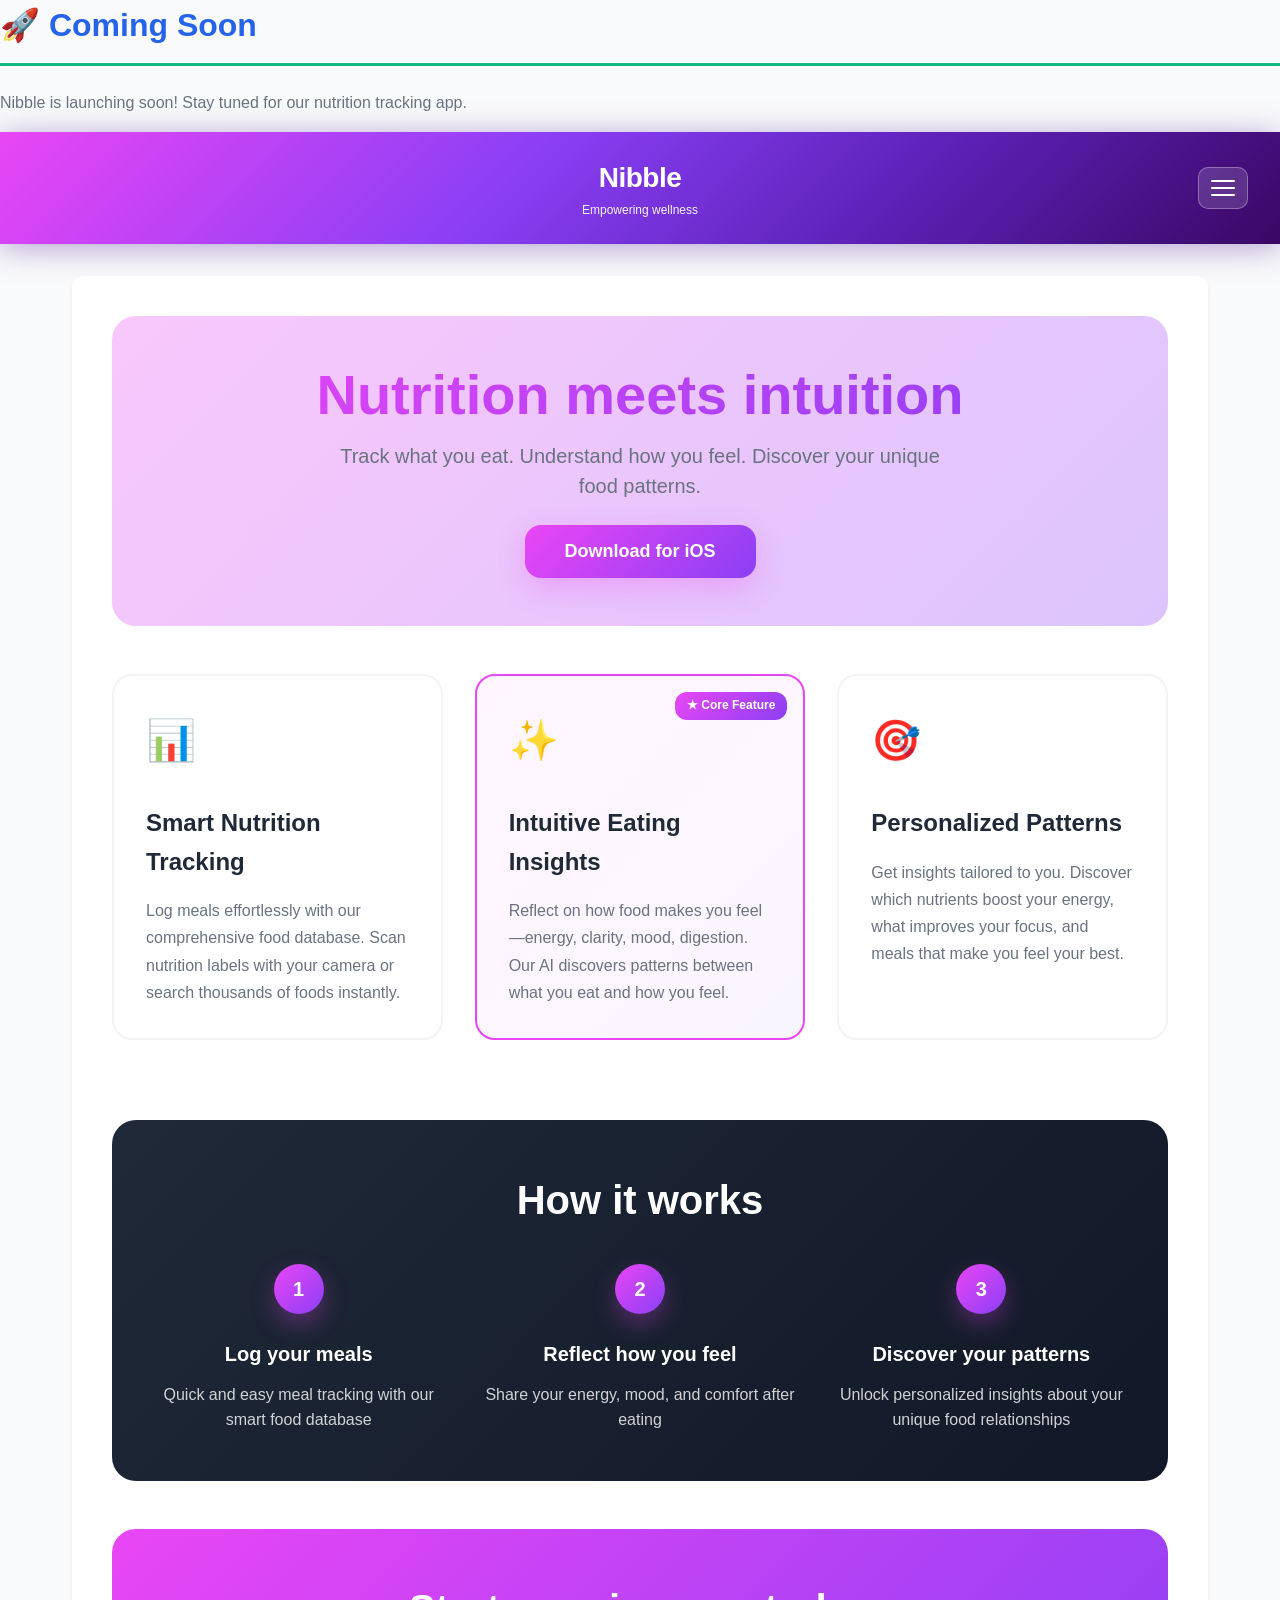
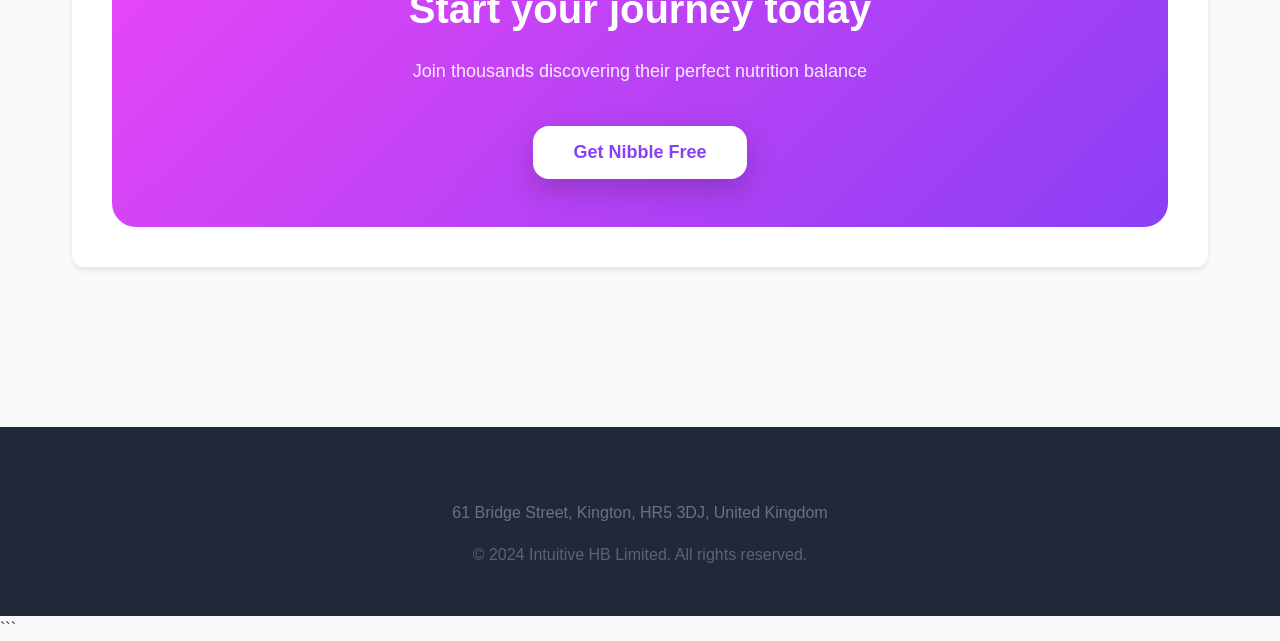
==== index.html @ d77bebd8 "Update index.html" ====
<!DOCTYPE html>
<html lang="en">
<head>
    <meta charset="UTF-8">
    <meta name="viewport" content="width=device-width, initial-scale=1.0">
    <title>Nibble - Terms & Privacy</title>
    <link rel="stylesheet" href="styles.css">
</head>
<body>
    <!-- ==========================================
     COMING SOON BANNER - DELETE THIS ENTIRE SECTION WHEN LAUNCHING
     ========================================== -->
    <div class="coming-soon-banner">
        <h2>🚀 Coming Soon</h2>
        <p>Nibble is launching soon! Stay tuned for our nutrition tracking app.</p>
    </div>
    <!-- ========================================== -->
    <header>
    <div class="header-content">
        <!-- Logo Section - Centered -->
        <div class="header-logo">
            <div class="logo-text">
                <h1>Nibble</h1>
                <p class="tagline">Empowering wellness</p>
            </div>
        </div>

        <!-- Mobile Menu Toggle -->
        <button class="mobile-menu-btn" onclick="toggleMobileMenu()">
            <span></span>
            <span></span>
            <span></span>
        </button>
    </div>
    <!-- Mobile Menu -->
    <div class="mobile-menu" id="mobileMenu">
        <button class="nav-link-mobile" onclick="showSection('home'); toggleMobileMenu()">
            <span class="nav-icon">🏠</span>
            Home
        </button>
        <button class="nav-link-mobile" onclick="showSection('terms'); toggleMobileMenu()">
            <span class="nav-icon">📄</span>
            Terms of Service
        </button>
        <button class="nav-link-mobile" onclick="showSection('privacy'); toggleMobileMenu()">
            <span class="nav-icon">🔒</span>
            Privacy Policy
        </button>
        <button class="nav-link-mobile" onclick="showSection('contact'); toggleMobileMenu()">
            <span class="nav-icon">✉️</span>
            Contact Us
        </button>
        <div class="mobile-menu-divider"></div>
        <button class="btn-mobile" onclick="window.open('https://apps.apple.com', '_blank')">
            Download App
        </button>
    </div>
</header>
 
    <nav>
        <div class="nav-content">
            <button class="nav-btn active" onclick="showSection('home')">Home</button>
            <button class="nav-btn" onclick="showSection('terms')">Terms of Service</button>
            <button class="nav-btn" onclick="showSection('privacy')">Privacy Policy</button>
            <button class="nav-btn" onclick="showSection('contact')">Contact</button>
        </div>
    </nav>

    <main>
        <!-- ========================================
             HOME SECTION - Landing page design
             ======================================== -->
        <section id="home" class="content-section active">
            <!-- Hero Section -->
            <div class="hero-section">
                <h1 class="hero-title">Nutrition meets intuition</h1>
                <p class="hero-subtitle">Track what you eat. Understand how you feel. Discover your unique food patterns.</p>
                <button class="cta-button" onclick="window.open('https://apps.apple.com', '_blank')">
                    Download for iOS
                </button>
            </div>

            <!-- Features Grid -->
            <div class="features-grid">
                <!-- Feature 1 -->
                <div class="feature-card">
                    <div class="feature-icon">📊</div>
                    <h3 class="feature-title">Smart Nutrition Tracking</h3>
                    <p class="feature-description">Log meals effortlessly with our comprehensive food database. Scan nutrition labels with your camera or search thousands of foods instantly.</p>
                </div>

                <!-- Feature 2 -->
                <div class="feature-card feature-highlight">
                    <div class="feature-icon">✨</div>
                    <h3 class="feature-title">Intuitive Eating Insights</h3>
                    <p class="feature-description">Reflect on how food makes you feel—energy, clarity, mood, digestion. Our AI discovers patterns between what you eat and how you feel.</p>
                </div>

                <!-- Feature 3 -->
                <div class="feature-card">
                    <div class="feature-icon">🎯</div>
                    <h3 class="feature-title">Personalized Patterns</h3>
                    <p class="feature-description">Get insights tailored to you. Discover which nutrients boost your energy, what improves your focus, and meals that make you feel your best.</p>
                </div>
            </div>

            <!-- How It Works Section -->
            <div class="how-it-works">
                <h2 class="section-title">How it works</h2>
                <div class="steps-container">
                    <div class="step">
                        <div class="step-number">1</div>
                        <h4>Log your meals</h4>
                        <p>Quick and easy meal tracking with our smart food database</p>
                    </div>
                    <div class="step">
                        <div class="step-number">2</div>
                        <h4>Reflect how you feel</h4>
                        <p>Share your energy, mood, and comfort after eating</p>
                    </div>
                    <div class="step">
                        <div class="step-number">3</div>
                        <h4>Discover your patterns</h4>
                        <p>Unlock personalized insights about your unique food relationships</p>
                    </div>
                </div>
            </div>

            <!-- CTA Section -->
            <div class="cta-section">
                <h2 class="cta-title">Start your journey today</h2>
                <p class="cta-subtitle">Join thousands discovering their perfect nutrition balance</p>
                <button class="cta-button-secondary" onclick="window.open('https://apps.apple.com', '_blank')">
                    Get Nibble Free
                </button>
            </div>
        </section>
        <!-- ========================================
             TERMS OF SERVICE SECTION
             ======================================== -->
        <section id="terms" class="content-section">
            <div class="last-updated">
                <strong>Last Updated:</strong> November 27, 2024 | <strong>Effective Date:</strong> November 27, 2024
            </div>

            <h2>Terms of Service</h2>

            <h3 id="tos-1">1. Agreement to Terms</h3>
            <p>These Terms of Service ("Terms") constitute a legally binding agreement between you and Intuitive HB Limited, a company registered in England and Wales ("we," "our," or "us").</p>
            <p>By accessing or using the Nibble mobile application ("the App"), you confirm that you accept these Terms and agree to comply with them. If you do not agree to these Terms, you must not use the App.</p>

            <h3 id="tos-2">2. About Intuitive HB Limited</h3>
            <div class="contact-info">
                <p><strong>Company Name:</strong> Intuitive HB Limited</p>
                <p><strong>Registered Office:</strong> 61 Bridge Street, Kington, HR5 3DJ</p>
                <p><strong>Country:</strong> United Kingdom</p>
                <p><strong>Contact Email:</strong> <a href="mailto:intuitive.nibble+support@gmail.com">intuitive.nibble+support@gmail.com</a></p>
                <p style="margin-bottom: 0;"><strong>Legal Contact:</strong> <a href="mailto:intuitive.nibble+legal@gmail.com">intuitive.nibble+legal@gmail.com</a></p>
            </div>

            <h3 id="tos-3">3. Description of Service</h3>
            <p>Nibble provides a nutrition tracking and wellness application offering:</p>
            <ul>
                <li>Meal logging and nutrition tracking</li>
                <li>Personalized wellness insights and recommendations</li>
                <li>Goal setting and progress monitoring</li>
                <li>Food database with barcode scanning capability</li>
                <li>Reflection and mindfulness features</li>
                <li>Premium features available via subscription</li>
            </ul>
            <p>We reserve the right to modify, suspend, or discontinue any feature or the entire service at any time, with reasonable notice where practicable. We are not liable for any modification, suspension, or discontinuance of the service.</p>

            <h3 id="tos-4">4. Important Medical Disclaimer</h3>
            <div class="warning-box">
                <strong>⚠️ THE APP IS NOT MEDICAL ADVICE</strong>
                <p>Nibble provides nutritional information and tracking tools for general educational and informational purposes only. The App is NOT a substitute for professional medical advice, diagnosis, or treatment.</p>
            </div>
            <p><strong>You must:</strong></p>
            <ul>
                <li>Always consult a qualified healthcare professional before making dietary changes</li>
                <li>Seek immediate medical attention in case of a medical emergency</li>
                <li>Never disregard professional medical advice based on App content</li>
                <li>Inform your doctor if you are using the App to manage a health condition</li>
            </ul>
            <p><strong>Limitations:</strong></p>
            <ul>
                <li>Nutritional data may not be accurate or suitable for your individual needs</li>
                <li>The App is not designed for medical diagnosis or treatment planning</li>
                <li>Users with dietary restrictions, allergies, medical conditions, pregnancy, or eating disorders must seek professional guidance</li>
            </ul>

            <h3 id="tos-5">5. Eligibility and Account Requirements</h3>
            <h4>5.1 Age Requirements</h4>
            <ul>
                <li>You must be at least 13 years old to use the App</li>
                <li>Users aged 13-17 should obtain parental consent</li>
                <li>You must be at least 18 years old to purchase premium subscriptions</li>
            </ul>
            <h4>5.2 Account Registration</h4>
            <ul>
                <li>You must provide accurate and complete information</li>
                <li>You may not create multiple accounts for yourself</li>
                <li>One account per person only</li>
                <li>You must update your information if it changes</li>
            </ul>
            <h4>5.3 Account Security</h4>
            <ul>
                <li>You are responsible for maintaining the confidentiality of your password</li>
                <li>You are responsible for all activities that occur under your account</li>
                <li>You must notify us immediately of any unauthorized access</li>
                <li>We are not liable for losses arising from unauthorized account use</li>
            </ul>

            <h3 id="tos-6">6. Acceptable Use Policy</h3>
            <p>You agree NOT to use the App to:</p>
            <h4>Legal Violations</h4>
            <ul>
                <li>Violate any applicable laws or regulations</li>
                <li>Infringe intellectual property rights of others</li>
                <li>Engage in fraudulent or deceptive practices</li>
            </ul>
            <h4>Technical Abuse</h4>
            <ul>
                <li>Upload viruses, malware, or malicious code</li>
                <li>Attempt unauthorized access to our systems</li>
                <li>Use automated tools to scrape or data mine</li>
                <li>Interfere with or disrupt the service or servers</li>
                <li>Reverse engineer, decompile, or disassemble the App</li>
            </ul>

            <h3 id="tos-7">7. Intellectual Property Rights</h3>
            <h4>7.1 Our Property</h4>
            <ul>
                <li>The App, including all content, features, and functionality, is owned by Intuitive HB Limited</li>
                <li>Protected by UK and international copyright, trademark, and other intellectual property laws</li>
                <li>You may not copy, modify, distribute, sell, or create derivative works without our express written permission</li>
            </ul>

            <h3 id="tos-8">8. Premium Subscriptions and Payments</h3>
            <h4>8.1 Free Features</h4>
            <p>Basic nutrition tracking is available free of charge. We may modify free features at any time.</p>
            <h4>8.2 Premium Subscriptions</h4>
            <ul>
                <li>Premium features require a paid subscription</li>
                <li>Subscriptions are processed through Apple's App Store</li>
                <li>Pricing is displayed in the App and subject to change with 30 days' notice</li>
                <li>Subscriptions automatically renew unless cancelled at least 24 hours before the renewal date</li>
            </ul>
            <h4>8.3 Free Trials</h4>
            <ul>
                <li>Premium features may include a free trial period</li>
                <li>You will be charged automatically when the trial ends unless you cancel</li>
                <li>Cancel anytime during the trial in your App Store account settings</li>
                <li>Only one free trial per user</li>
            </ul>

            <h3 id="tos-9">9. User-Generated Content</h3>
            <ul>
                <li>You are solely responsible for any content you create or upload</li>
                <li>You must have the necessary rights to upload content</li>
                <li>Do not upload content that violates these Terms or applicable laws</li>
                <li>We reserve the right to remove content that violates these Terms</li>
                <li>Report inappropriate content to: <a href="mailto:intuitive.nibble+support@gmail.com">intuitive.nibble+support@gmail.com</a></li>
            </ul>

            <h3 id="tos-10">10. Disclaimer of Warranties</h3>
            <div class="info-box">
                <p>To the maximum extent permitted by law:</p>
                <ul>
                    <li>The App is provided "AS IS" and "AS AVAILABLE" without warranties of any kind</li>
                    <li>We make no warranties regarding accuracy, reliability, or availability of the service</li>
                    <li>We do not guarantee that the App will be uninterrupted, secure, or error-free</li>
                    <li>We do not warrant that nutritional information is accurate or suitable for your needs</li>
                </ul>
                <p style="margin-bottom: 0;"><strong>Note:</strong> Nothing in these Terms excludes or limits our liability for death or personal injury caused by our negligence, or for fraud or fraudulent misrepresentation.</p>
            </div>

            <h3 id="tos-11">11. Limitation of Liability</h3>
            <p><strong>We are not liable for:</strong></p>
            <ul>
                <li>Any indirect, incidental, special, or consequential damages</li>
                <li>Loss of profits, revenue, data, or business opportunities</li>
                <li>Damages arising from use or inability to use the App</li>
                <li>Health outcomes or adverse effects from following App recommendations</li>
                <li>Inaccuracies in nutritional information</li>
            </ul>
            <p><strong>Maximum Liability:</strong> Our total liability to you is limited to the amount you paid for the service in the 12 months preceding the claim, or £100, whichever is greater.</p>

            <h3 id="tos-12">12. Indemnification</h3>
            <p>You agree to indemnify, defend, and hold harmless Intuitive HB Limited, its directors, officers, employees, and agents from any claims, liabilities, damages, losses, costs, and expenses arising from:</p>
            <ul>
                <li>Your use or misuse of the App</li>
                <li>Your breach of these Terms</li>
                <li>Your violation of any law or regulation</li>
                <li>Content you upload or submit</li>
            </ul>

            <h3 id="tos-13">13. Governing Law and Jurisdiction</h3>
            <p>These Terms are governed by and construed in accordance with the laws of England and Wales. The courts of England and Wales have exclusive jurisdiction to settle any dispute or claim arising out of or in connection with these Terms.</p>
            <p>Before initiating legal proceedings, we encourage you to contact us at <a href="mailto:intuitive.nibble+legal@gmail.com">intuitive.nibble+legal@gmail.com</a> to resolve disputes amicably.</p>

            <h3 id="tos-14">14. Third-Party Services and Links</h3>
            <p>The App integrates with and may contain links to third-party services:</p>
            <ul>
                <li>Firebase (Google) - authentication, storage, analytics</li>
                <li>Apple Sign-In - authentication</li>
                <li>Google Sign-In - authentication</li>
                <li>USDA Food Database - nutritional information</li>
                <li>Apple App Store - payment processing</li>
            </ul>
            <p>We are not responsible for third-party services, content, or privacy practices. Third-party services are governed by their own terms and conditions.</p>

            <h3 id="tos-15">15. Privacy and Data Protection</h3>
            <p>Your use of the App is also governed by our Privacy Policy, which explains how we collect, use, and protect your personal data. By using the App, you consent to our data practices as described in the Privacy Policy.</p>

            <h3 id="tos-16">16. Changes to These Terms</h3>
            <p>We may modify these Terms from time to time to reflect changes in our services or business practices, legal requirements, or improvements to clarity.</p>
            <p>Material changes will be communicated at least 30 days in advance through prominent notice in the App or email notification. Your continued use after changes take effect constitutes acceptance.</p>

            <h3 id="tos-17">17. Termination</h3>
            <h4>17.1 Termination by You</h4>
            <p>Delete your account at any time via Settings > Account > Delete Account. Your data will be handled according to our Privacy Policy.</p>
            <h4>17.2 Termination by Us</h4>
            <p>We may suspend or terminate your account immediately if you breach these Terms, engage in fraudulent or harmful activity, or if required by law.</p>

            <h3 id="tos-18">18. Contact Information</h3>
            <div class="contact-info">
                <p><strong>General Support:</strong> <a href="mailto:intuitive.nibble+support@gmail.com">intuitive.nibble+support@gmail.com</a></p>
                <p style="margin-bottom: 0;"><strong>Legal Matters:</strong> <a href="mailto:intuitive.nibble+legal@gmail.com">intuitive.nibble+legal@gmail.com</a></p>
            </div>
            <p>We aim to respond to all inquiries within 5 business days.</p>

            <h3 id="tos-19">19. Acknowledgment</h3>
            <div class="success-box">
                <strong>BY USING NIBBLE, YOU ACKNOWLEDGE THAT:</strong>
                <ul>
                    <li>You have read and understood these Terms of Service</li>
                    <li>You agree to be legally bound by these Terms</li>
                    <li>You meet the eligibility requirements</li>
                    <li>You understand the App is not medical advice</li>
                    <li style="margin-bottom: 0;">You accept the limitations of liability and disclaimers</li>
                </ul>
            </div>
        </section>
        <!-- ========================================
             PRIVACY POLICY SECTION
             ======================================== -->
        <section id="privacy" class="content-section">
            <div class="last-updated">
                <strong>Last Updated:</strong> November 27, 2024 | <strong>Effective Date:</strong> November 27, 2024
            </div>

            <h2>Privacy Policy</h2>

            <h3 id="pp-1">1. Introduction</h3>
            <p>This Privacy Policy explains how Intuitive HB Limited ("we," "our," or "us"), a company registered in England and Wales, collects, uses, and protects your personal data when you use our mobile application ("the App").</p>
            <p>We are committed to protecting your privacy and handling your data in accordance with UK data protection laws, including the UK General Data Protection Regulation (UK GDPR) and the Data Protection Act 2018.</p>

            <h3 id="pp-2">2. Who We Are (Data Controller)</h3>
            <div class="contact-info">
                <p><strong>Data Controller:</strong> Intuitive HB Limited</p>
                <p><strong>Registered Office:</strong> 61 Bridge Street, Kington, HR5 3DJ</p>
                <p><strong>Country:</strong> United Kingdom</p>
                <p><strong>Email:</strong> <a href="mailto:intuitive.nibble+dataprotection@gmail.com">intuitive.nibble+dataprotection@gmail.com</a></p>
                <p style="margin-bottom: 0;"><strong>Data Protection Contact:</strong> <a href="mailto:intuitive.nibble+dataprotection@gmail.com">intuitive.nibble+dataprotection@gmail.com</a></p>
            </div>
            <div class="info-box">
                <p style="margin-bottom: 0;"><strong>Note:</strong> We will register with the Information Commissioner's Office (ICO) once we begin processing personal data. Our ICO registration number will be displayed here once obtained.</p>
            </div>

            <h3 id="pp-3">3. What Information We Collect</h3>
            <h4>3.1 Account Information</h4>
            <ul>
                <li>Name and email address</li>
                <li>Authentication credentials (encrypted)</li>
                <li>Account preferences and settings</li>
            </ul>
            <h4>3.2 Profile and Health Data</h4>
            <ul>
                <li>Age, weight, height, gender</li>
                <li>Dietary preferences and restrictions</li>
                <li>Nutrition goals and targets</li>
                <li>Meal logs and food intake records</li>
                <li>Wellness reflections and personal notes</li>
                <li>Body measurements (if voluntarily provided)</li>
            </ul>
            <h4>3.3 Technical and Usage Data</h4>
            <ul>
                <li>Device type and operating system version</li>
                <li>App usage patterns and feature interactions</li>
                <li>Error logs and diagnostic information</li>
                <li>IP address (automatically collected)</li>
            </ul>
            <h4>3.4 Location Data (Optional)</h4>
            <ul>
                <li>Approximate location (only if you grant permission)</li>
                <li>Used solely to find nearby healthy food options</li>
                <li>Can be disabled at any time in device settings</li>
            </ul>

            <h3 id="pp-4">4. Legal Basis for Processing</h3>
            <p>Under UK GDPR, we process your personal data based on:</p>
            <ul>
                <li><strong>Consent</strong> - You provide explicit consent when creating an account and using health tracking features</li>
                <li><strong>Contract</strong> - Processing is necessary to provide the App services you've requested</li>
                <li><strong>Legitimate Interests</strong> - We process certain data to improve our services, prevent fraud, and ensure security</li>
            </ul>
            <p>You may withdraw consent at any time by deleting your account or contacting us.</p>

            <h3 id="pp-5">5. How We Use Your Information</h3>
            <p>We use your personal data for the following purposes:</p>
            <ul>
                <li>Providing and maintaining the App's core functionality</li>
                <li>Creating and managing your user account</li>
                <li>Delivering personalized nutrition tracking and recommendations</li>
                <li>Analyzing usage to improve features and user experience</li>
                <li>Communicating important updates and service notifications</li>
                <li>Detecting and preventing fraud, abuse, and security threats</li>
                <li>Complying with legal obligations</li>
                <li>Processing subscription payments (via Apple App Store)</li>
            </ul>

            <h3 id="pp-6">6. Who We Share Your Data With</h3>
            <div class="warning-box">
                <strong>🔒 We do NOT sell your personal data.</strong>
            </div>
            <p>We only share your data with:</p>
            <h4>Service Providers</h4>
            <ul>
                <li>Firebase (Google) - authentication, cloud storage</li>
                <li>Apple - authentication and payment processing</li>
                <li>Cloud hosting providers (data stored in secure servers)</li>
            </ul>
            <p>All service providers are bound by data processing agreements compliant with UK GDPR requirements.</p>
            <h4>Legal Requirements</h4>
            <p>We may disclose data if required by law, court order, or regulatory authority, or to protect our legal rights and the safety of others.</p>

            <h3 id="pp-7">7. International Data Transfers</h3>
            <p>Some of our service providers (such as Firebase/Google) may process data outside the United Kingdom. When this occurs, we ensure:</p>
            <ul>
                <li>Transfers are to countries with adequate data protection (as recognized by the UK government)</li>
                <li>Standard Contractual Clauses (SCCs) are in place</li>
                <li>Appropriate technical and organizational safeguards protect your data</li>
            </ul>

            <h3 id="pp-8">8. How We Protect Your Data</h3>
            <p>We implement robust security measures to protect your personal data:</p>
            <h4>Technical Measures</h4>
            <ul>
                <li>AES-256 encryption for sensitive data at rest</li>
                <li>TLS 1.3 encryption for all data in transit</li>
                <li>Secure credential storage in iOS Keychain</li>
                <li>Multi-factor authentication options</li>
                <li>Regular security audits and vulnerability assessments</li>
            </ul>
            <h4>Organizational Measures</h4>
            <ul>
                <li>Strict access controls and authentication</li>
                <li>Staff training on data protection</li>
                <li>Incident response procedures</li>
                <li>Regular backups with encrypted storage</li>
            </ul>

            <h3 id="pp-9">9. Your Data Protection Rights</h3>
            <p>Under UK GDPR, you have the following rights:</p>
            <ul>
                <li><strong>Right to Access</strong> - Request a copy of your personal data</li>
                <li><strong>Right to Rectification</strong> - Correct inaccurate or incomplete data</li>
                <li><strong>Right to Erasure</strong> - Request deletion of your data ("right to be forgotten")</li>
                <li><strong>Right to Restrict Processing</strong> - Limit how we process your data</li>
                <li><strong>Right to Data Portability</strong> - Receive your data in a structured, machine-readable format</li>
                <li><strong>Right to Object</strong> - Object to processing based on legitimate interests</li>
                <li><strong>Right to Withdraw Consent</strong> - Withdraw consent at any time</li>
                <li><strong>Right to Lodge a Complaint</strong> - Complain to the ICO if you believe your rights have been violated</li>
            </ul>
            <p>To exercise these rights, email us at: <a href="mailto:intuitive.nibble+privacy@gmail.com">intuitive.nibble+privacy@gmail.com</a></p>

            <h3 id="pp-10">10. How Long We Keep Your Data</h3>
            <p>We retain personal data only as long as necessary:</p>
            <ul>
                <li><strong>Active Accounts</strong> - Data retained while your account is active</li>
                <li><strong>Inactive Accounts</strong> - Data may be deleted after 24 months of inactivity (you'll receive advance notice)</li>
                <li><strong>Deleted Accounts</strong> - Data permanently deleted within 30 days of deletion request</li>
                <li><strong>Backup Systems</strong> - Data removed from backups within 90 days</li>
                <li><strong>Legal Obligations</strong> - Some data may be retained longer if required by law (e.g., financial records for 6 years)</li>
            </ul>

            <h3 id="pp-11">11. Children's Privacy</h3>
            <p>The App is not intended for children under 13 years of age. We do not knowingly collect personal data from children under 13.</p>
            <p>If you are a parent or guardian and believe your child has provided us with personal data, please contact us immediately at <a href="mailto:intuitive.nibble+privacy@gmail.com">intuitive.nibble+privacy@gmail.com</a>. We will promptly delete such information.</p>

            <h3 id="pp-12">12. Cookies and Tracking Technologies</h3>
            <p>We use the following technologies:</p>
            <h4>Essential Technologies</h4>
            <ul>
                <li>Authentication cookies (to maintain your login session)</li>
                <li>Local storage (for app preferences and settings)</li>
            </ul>
            <h4>Analytics</h4>
            <ul>
                <li>Crash reporting (to identify and fix bugs)</li>
            </ul>
            <p>We do not use cookies or trackers for advertising or marketing purposes.</p>

            <h3 id="pp-13">13. Automated Decision-Making</h3>
            <p>The App uses algorithms to provide personalized nutrition recommendations and insights. These are suggestions only and do not constitute medical advice or diagnosis. You are always free to ignore recommendations.</p>

            <h3 id="pp-14">14. Changes to This Privacy Policy</h3>
            <p>We may update this Privacy Policy from time to time to reflect changes in our practices or legal requirements. Material changes will be notified at least 30 days in advance through prominent notice in the App or email notification.</p>

            <h3 id="pp-15">15. Contact Us and Complaints</h3>
            <div class="contact-info">
                <p><strong>For privacy questions or to exercise your rights:</strong></p>
                <p>Email: <a href="mailto:intuitive.nibble+privacy@gmail.com">intuitive.nibble+privacy@gmail.com</a></p>
                <p>Data Protection Contact: <a href="mailto:intuitive.nibble+dataprotection@gmail.com">intuitive.nibble+dataprotection@gmail.com</a></p>
                <p><strong>Mail:</strong><br>
                Intuitive HB Limited Privacy Team<br>
                61 Bridge Street, Kington, HR5 3DJ<br>
                United Kingdom</p>
            </div>
            <div class="info-box">
                <p><strong>To lodge a complaint with the ICO:</strong></p>
                <p>Website: <a href="https://ico.org.uk" target="_blank">https://ico.org.uk</a><br>
                Phone: 0303 123 1113</p>
                <p style="margin-bottom: 0;"><strong>Mail:</strong><br>
                Information Commissioner's Office<br>
                Wycliffe House, Water Lane<br>
                Wilmslow, Cheshire<br>
                SK9 5AF</p>
            </div>
        </section>
        <!-- ========================================
             CONTACT SECTION
             ======================================== -->
        <section id="contact" class="content-section">
            <h2>Contact Us</h2>
            <p>We're here to help! If you have any questions, concerns, or feedback about Nibble, please don't hesitate to reach out.</p>

            <h3>Company Information</h3>
            <div class="contact-info">
                <p><strong>Company Name:</strong> Intuitive HB Limited</p>
                <p><strong>Registered Office:</strong> 61 Bridge Street, Kington, HR5 3DJ</p>
                <p style="margin-bottom: 0;"><strong>Country:</strong> United Kingdom</p>
            </div>

            <h3>Get in Touch</h3>
            <div class="contact-info">
                <p><strong>General Support & Questions:</strong><br>
                <a href="mailto:intuitive.nibble+support@gmail.com">intuitive.nibble+support@gmail.com</a></p>

                <p><strong>Legal Matters & Terms:</strong><br>
                <a href="mailto:intuitive.nibble+legal@gmail.com">intuitive.nibble+legal@gmail.com</a></p>

                <p><strong>Privacy & Data Protection:</strong><br>
                <a href="mailto:intuitive.nibble+privacy@gmail.com">intuitive.nibble+privacy@gmail.com</a><br>
                <a href="mailto:intuitive.nibble+dataprotection@gmail.com">intuitive.nibble+dataprotection@gmail.com</a></p>
            </div>

            <div class="success-box">
                <strong>⏱️ Response Time</strong>
                <p style="margin-bottom: 0;">We aim to respond to all inquiries within 5 business days. For urgent matters, please indicate this in your email subject line.</p>
            </div>

            <h3>Feedback</h3>
            <p>Your feedback helps us improve Nibble! Whether you have suggestions for new features, have found a bug, or just want to share your experience, we'd love to hear from you.</p>
        </section>
    </main>

    <footer>
        <div class="footer-content">
            <p><strong>Intuitive HB Limited</strong></p>
            <p>61 Bridge Street, Kington, HR5 3DJ, United Kingdom</p>
            <p style="margin-top: 1rem; opacity: 0.8;">© 2024 Intuitive HB Limited. All rights reserved.</p>
        </div>
    </footer>

    <script src="script.js"></script>
</body>
</html>
```
---- styles.css ----
* {
    margin: 0;
    padding: 0;
    box-sizing: border-box;
}

:root {
    --primary: #2563eb;
    --primary-dark: #1e40af;
    --secondary: #10b981;
    --text-primary: #1f2937;
    --text-secondary: #6b7280;
    --bg-light: #f9fafb;
    --bg-white: #ffffff;
    --border: #e5e7eb;
    --shadow: 0 4px 6px -1px rgba(0, 0, 0, 0.1);
    --shadow-lg: 0 10px 15px -3px rgba(0, 0, 0, 0.1);
}

body {
    font-family: -apple-system, BlinkMacSystemFont, 'Segoe UI', Roboto, 'Helvetica Neue', Arial, sans-serif;
    line-height: 1.6;
    color: var(--text-primary);
    background: var(--bg-light);
}

/* ========================================
   SLICK MODERN HEADER
   ======================================== */

header {
    background: linear-gradient(135deg, #E946F5 0%, #8B3FF5 40%, #5b21b6 70%, #3b0764 100%);
    color: white;
    padding: 0;
    box-shadow: 0 4px 30px rgba(76, 29, 149, 0.4);
    position: sticky;
    top: 0;
    z-index: 2000;
    backdrop-filter: blur(10px);
}

.header-content {
    max-width: 1400px;
    margin: 0 auto;
    padding: 1.5rem 2rem;
    display: flex;
    align-items: center;
    justify-content: center;
    position: relative;
}

/* Logo Section */
.header-logo {
    display: flex;
    flex-direction: column;
    align-items: center;
    justify-content: center;
    gap: 0.25rem;
    cursor: pointer;
    transition: transform 0.2s;
    text-align: center;
}

.header-logo:hover {
    transform: scale(1.02);
}

.logo-icon {
    display: none;
}

.logo-text h1 {
    font-size: 1.75rem;
    font-weight: 700;
    margin: 0;
    letter-spacing: -0.5px;
    text-align: center;
}

.tagline {
    font-size: 0.75rem;
    opacity: 1;
    margin: 0;
    font-weight: 400;
    color: #f3f4f6;
}

/* Desktop Navigation */
.header-nav {
    display: none;
}

.nav-link {
    background: rgba(255, 255, 255, 0.1);
    border: 1px solid rgba(255, 255, 255, 0.2);
    color: white;
    padding: 0.75rem 1.5rem;
    border-radius: 12px;
    cursor: pointer;
    font-size: 0.95rem;
    font-weight: 500;
    transition: all 0.3s ease;
    display: flex;
    align-items: center;
    gap: 0.5rem;
    backdrop-filter: blur(10px);
}

.nav-link:hover {
    background: rgba(255, 255, 255, 0.25);
    transform: translateY(-2px);
    box-shadow: 0 4px 15px rgba(0, 0, 0, 0.2);
}

.nav-link.active {
    background: rgba(255, 255, 255, 0.3);
    border-color: rgba(255, 255, 255, 0.4);
    box-shadow: 0 4px 20px rgba(0, 0, 0, 0.2);
}

.nav-icon {
    font-size: 1.1rem;
}

/* Action Buttons */
.header-actions {
    display: none;
}

.btn-primary,
.btn-secondary {
    padding: 0.75rem 1.5rem;
    border-radius: 12px;
    font-weight: 600;
    font-size: 0.95rem;
    cursor: pointer;
    transition: all 0.3s ease;
    border: none;
    white-space: nowrap;
}

.btn-secondary {
    background: rgba(255, 255, 255, 0.15);
    color: white;
    border: 1px solid rgba(255, 255, 255, 0.3);
    backdrop-filter: blur(10px);
}

.btn-secondary:hover {
    background: rgba(255, 255, 255, 0.25);
    transform: translateY(-2px);
}

/* Mobile Menu Button */
.mobile-menu-btn {
    display: flex;
    flex-direction: column;
    gap: 5px;
    background: rgba(255, 255, 255, 0.15);
    border: 1px solid rgba(255, 255, 255, 0.3);
    padding: 0.75rem;
    border-radius: 10px;
    cursor: pointer;
    transition: all 0.3s;
    position: absolute;
    right: 2rem;
    z-index: 100;
}

.mobile-menu-btn span {
    width: 24px;
    height: 2px;
    background: white;
    border-radius: 2px;
    transition: all 0.3s;
}

.mobile-menu-btn:hover {
    background: rgba(255, 255, 255, 0.25);
}

.mobile-menu-btn.active span:nth-child(1) {
    transform: rotate(45deg) translate(5px, 5px);
}

.mobile-menu-btn.active span:nth-child(2) {
    opacity: 0;
}

.mobile-menu-btn.active span:nth-child(3) {
    transform: rotate(-45deg) translate(7px, -6px);
}

/* Mobile Menu */
.mobile-menu {
    display: none;
    background: #5b21b6 !important;
    padding: 0;
    border-top: 1px solid rgba(255, 255, 255, 0.15);
    animation: slideDown 0.3s ease;
    box-shadow: 0 10px 40px rgba(0, 0, 0, 0.3);
}

.mobile-menu.active {
    display: flex;
    flex-direction: column;
    gap: 0;
    background: #5b21b6 !important;
}

@keyframes slideDown {
    from {
        opacity: 0;
        transform: translateY(-20px);
    }
    to {
        opacity: 1;
        transform: translateY(0);
    }
}

.nav-link-mobile {
    background: transparent;
    border: none;
    border-bottom: 1px solid rgba(255, 255, 255, 0.1);
    color: white;
    padding: 1.25rem 2rem;
    cursor: pointer;
    font-size: 1rem;
    font-weight: 500;
    display: flex;
    align-items: center;
    gap: 1rem;
    transition: all 0.2s;
    text-align: left;
}

.nav-link-mobile:hover,
.nav-link-mobile:active {
    background: rgba(255, 255, 255, 0.1);
    padding-left: 2.5rem;
}

.nav-link-mobile:last-of-type {
    border-bottom: none;
}

.nav-icon {
    font-size: 1.2rem;
    opacity: 0.9;
    width: 24px;
    text-align: center;
}

.mobile-menu-divider {
    height: 1px;
    background: rgba(255, 255, 255, 0.15);
    margin: 0.5rem 0;
}

.btn-mobile {
    background: white;
    border: none;
    color: #8B3FF5;
    padding: 1rem 2rem;
    margin: 1rem;
    border-radius: 12px;
    cursor: pointer;
    font-size: 1rem;
    font-weight: 600;
    transition: all 0.3s;
    box-shadow: 0 4px 15px rgba(0, 0, 0, 0.2);
}

.btn-mobile:hover {
    transform: translateY(-2px);
    box-shadow: 0 6px 20px rgba(0, 0, 0, 0.25);
}

.btn-mobile.primary {
    background: white;
    color: #8B3FF5;
}

@media (max-width: 768px) {
    .header-content {
        padding: 1rem 1.5rem;
    }
    
    .logo-icon {
        display: none;
    }
    
    .logo-text h1 {
        font-size: 1.5rem;
    }
    
    .tagline {
        font-size: 0.7rem;
    }
}

nav {
    display: none;
}

main {
    max-width: 1200px;
    margin: 2rem auto;
    padding: 0 2rem 4rem;
}

.content-section {
    background: var(--bg-white);
    border-radius: 12px;
    padding: 2.5rem;
    margin-bottom: 2rem;
    box-shadow: var(--shadow);
    display: none;
    position: relative;
    z-index: 10;
}

.content-section.active {
    display: block;
    animation: fadeIn 0.3s ease-in;
}

@keyframes fadeIn {
    from { opacity: 0; transform: translateY(10px); }
    to { opacity: 1; transform: translateY(0); }
}

h2 {
    color: var(--primary);
    font-size: 2rem;
    margin-bottom: 1.5rem;
    padding-bottom: 0.75rem;
    border-bottom: 3px solid var(--secondary);
}

h3 {
    color: var(--text-primary);
    font-size: 1.5rem;
    margin-top: 2rem;
    margin-bottom: 1rem;
}

h4 {
    color: var(--text-primary);
    font-size: 1.125rem;
    margin-top: 1.5rem;
    margin-bottom: 0.75rem;
    font-weight: 600;
}

p {
    margin-bottom: 1rem;
    color: var(--text-secondary);
}

ul, ol {
    margin-left: 1.5rem;
    margin-bottom: 1rem;
}

li {
    margin-bottom: 0.5rem;
    color: var(--text-secondary);
}

strong {
    color: var(--text-primary);
    font-weight: 600;
}

.info-box {
    background: #fef3c7;
    border-left: 4px solid #f59e0b;
    padding: 1.25rem;
    margin: 1.5rem 0;
    border-radius: 6px;
}

.warning-box {
    background: #fee2e2;
    border-left: 4px solid #ef4444;
    padding: 1.25rem;
    margin: 1.5rem 0;
    border-radius: 6px;
}

.success-box {
    background: #d1fae5;
    border-left: 4px solid var(--secondary);
    padding: 1.25rem;
    margin: 1.5rem 0;
    border-radius: 6px;
}

footer {
    background: var(--text-primary);
    color: white;
    text-align: center;
    padding: 2rem;
    margin-top: 4rem;
}

.footer-content {
    max-width: 1200px;
    margin: 0 auto;
}

.contact-info {
    background: var(--bg-light);
    padding: 1.5rem;
    border-radius: 8px;
    margin: 1.5rem 0;
    word-break: break-word;
    overflow-wrap: break-word;
}

a {
    color: var(--primary);
    text-decoration: none;
    word-break: break-word;
    overflow-wrap: break-word;
}

a:hover {
    text-decoration: underline;
}

.last-updated {
    background: var(--bg-light);
    padding: 1rem;
    border-radius: 8px;
    margin-bottom: 2rem;
    font-style: italic;
    color: var(--text-secondary);
}

/* ========================================
   HERO SECTION
   ======================================== */

.hero-section {
    text-align: center;
    padding: 3rem 2rem;
    background: linear-gradient(135deg, rgba(233, 70, 245, 0.3) 0%, rgba(139, 63, 245, 0.3) 100%);
    border-radius: 24px;
    margin-bottom: 3rem;
}

.hero-title {
    font-size: 3.5rem;
    font-weight: 800;
    background: linear-gradient(135deg, #E946F5 0%, #8B3FF5 100%);
    -webkit-background-clip: text;
    -webkit-text-fill-color: transparent;
    background-clip: text;
    margin-bottom: 1rem;
    line-height: 1.1;
}

.hero-subtitle {
    font-size: 1.25rem;
    color: var(--text-secondary);
    max-width: 600px;
    margin: 0 auto 1.5rem;
    line-height: 1.5;
}

.cta-button {
    background: linear-gradient(135deg, #E946F5 0%, #8B3FF5 100%);
    color: white;
    padding: 1rem 2.5rem;
    border-radius: 16px;
    font-size: 1.125rem;
    font-weight: 600;
    border: none;
    cursor: pointer;
    transition: all 0.3s ease;
    box-shadow: 0 10px 30px rgba(233, 70, 245, 0.3);
}

.cta-button:hover {
    transform: translateY(-2px);
    box-shadow: 0 15px 40px rgba(233, 70, 245, 0.4);
}

/* ========================================
   FEATURES GRID
   ======================================== */

.features-grid {
    display: grid;
    grid-template-columns: repeat(auto-fit, minmax(300px, 1fr));
    gap: 2rem;
    margin-bottom: 5rem;
}

.feature-card {
    background: white;
    padding: 2rem;
    border-radius: 20px;
    border: 2px solid #f3f4f6;
    transition: all 0.3s ease;
}

.feature-card:hover {
    transform: translateY(-5px);
    box-shadow: 0 20px 40px rgba(0, 0, 0, 0.1);
    border-color: #E946F5;
}

.feature-highlight {
    background: linear-gradient(135deg, rgba(233, 70, 245, 0.05) 0%, rgba(139, 63, 245, 0.05) 100%);
    border: 2px solid #E946F5;
    position: relative;
    overflow: hidden;
}

.feature-highlight::before {
    content: "★ Core Feature";
    position: absolute;
    top: 1rem;
    right: 1rem;
    background: linear-gradient(135deg, #E946F5 0%, #8B3FF5 100%);
    color: white;
    padding: 0.25rem 0.75rem;
    border-radius: 12px;
    font-size: 0.75rem;
    font-weight: 600;
}

.feature-icon {
    font-size: 2.5rem;
    margin-bottom: 1rem;
}

.feature-title {
    font-size: 1.5rem;
    font-weight: 700;
    color: var(--text-primary);
    margin-bottom: 1rem;
}

.feature-description {
    font-size: 1rem;
    color: var(--text-secondary);
    line-height: 1.7;
    margin-bottom: 0;
}

/* ========================================
   HOW IT WORKS SECTION
   ======================================== */

.how-it-works {
    background: linear-gradient(135deg, #1f2937 0%, #111827 100%);
    padding: 3rem 2rem;
    border-radius: 24px;
    margin-bottom: 3rem;
}

.section-title {
    text-align: center;
    font-size: 2.5rem;
    font-weight: 800;
    color: white;
    margin-bottom: 2rem;
    border: none;
    padding: 0;
}

.steps-container {
    display: grid;
    grid-template-columns: repeat(auto-fit, minmax(250px, 1fr));
    gap: 2rem;
    max-width: 1000px;
    margin: 0 auto;
}

.step {
    text-align: center;
}

.step-number {
    width: 50px;
    height: 50px;
    background: linear-gradient(135deg, #E946F5 0%, #8B3FF5 100%);
    color: white;
    border-radius: 50%;
    display: flex;
    align-items: center;
    justify-content: center;
    font-size: 1.25rem;
    font-weight: 700;
    margin: 0 auto 1rem;
    box-shadow: 0 10px 25px rgba(233, 70, 245, 0.3);
}

.step h4 {
    font-size: 1.25rem;
    font-weight: 700;
    color: white;
    margin-bottom: 0.75rem;
}

.step p {
    font-size: 1rem;
    color: rgba(255, 255, 255, 0.8);
    margin-bottom: 0;
}

/* ========================================
   CTA SECTION
   ======================================== */

.cta-section {
    text-align: center;
    padding: 3rem 2rem;
    background: linear-gradient(135deg, #E946F5 0%, #8B3FF5 100%);
    border-radius: 24px;
    color: white;
}

.cta-title {
    font-size: 2.5rem;
    font-weight: 800;
    color: white;
    margin-bottom: 1rem;
    border: none;
    padding: 0;
}

.cta-subtitle {
    font-size: 1.125rem;
    color: rgba(255, 255, 255, 0.9);
    margin-bottom: 2.5rem;
}

.cta-button-secondary {
    background: white;
    color: #8B3FF5;
    padding: 1rem 2.5rem;
    border-radius: 16px;
    font-size: 1.125rem;
    font-weight: 600;
    border: none;
    cursor: pointer;
    transition: all 0.3s ease;
    box-shadow: 0 10px 30px rgba(0, 0, 0, 0.2);
}

.cta-button-secondary:hover {
    transform: translateY(-2px);
    box-shadow: 0 15px 40px rgba(0, 0, 0, 0.3);
}

/* ========================================
   RESPONSIVE DESIGN FOR NEW SECTIONS
   ======================================== */

@media (max-width: 768px) {
    main {
        padding: 0 1rem 2rem;
    }
    
    .content-section {
        padding: 1.25rem;
        margin-bottom: 1.5rem;
    }
    
    .hero-section {
        padding: 2rem 1.25rem;
        margin-bottom: 1.5rem;
    }
    
    .hero-title {
        font-size: 1.875rem;
        margin-bottom: 0.75rem;
        line-height: 1.15;
    }
    
    .hero-subtitle {
        font-size: 0.9375rem;
        margin-bottom: 1.25rem;
        line-height: 1.4;
    }
    
    .cta-button {
        padding: 0.875rem 2rem;
        font-size: 1rem;
    }
    
    .features-grid {
        grid-template-columns: 1fr;
        gap: 1.25rem;
        margin-bottom: 1.5rem;
    }
    
    .feature-card {
        padding: 1.5rem 1.25rem;
    }
    
    .feature-icon {
        font-size: 2rem;
        margin-bottom: 0.75rem;
    }
    
    .feature-title {
        font-size: 1.125rem;
        margin-bottom: 0.5rem;
    }
    
    .feature-description {
        font-size: 0.9375rem;
        line-height: 1.6;
    }
    
    .feature-highlight::before {
        font-size: 0.7rem;
        padding: 0.2rem 0.6rem;
        top: 0.75rem;
        right: 0.75rem;
    }
    
    .how-it-works {
        padding: 2rem 1.25rem;
        margin-bottom: 1.5rem;
    }
    
    .section-title {
        font-size: 1.5rem;
        margin-bottom: 1.5rem;
    }
    
    .steps-container {
        grid-template-columns: 1fr;
        gap: 1.5rem;
    }
    
    .step-number {
        width: 45px;
        height: 45px;
        font-size: 1.125rem;
        margin-bottom: 0.75rem;
    }
    
    .step h4 {
        font-size: 1.0625rem;
        margin-bottom: 0.4rem;
    }
    
    .step p {
        font-size: 0.9375rem;
        line-height: 1.5;
    }
    
    .cta-section {
        padding: 2rem 1.25rem;
        margin-bottom: 1rem;
    }
    
    .cta-title {
        font-size: 1.5rem;
        margin-bottom: 0.625rem;
    }
    
    .cta-subtitle {
        font-size: 0.9375rem;
        margin-bottom: 1.25rem;
    }
    
    .cta-button-secondary {
        padding: 0.875rem 2rem;
        font-size: 1rem;
    }
}

@media (max-width: 480px) {
    .hero-title {
        font-size: 1.625rem;
    }
    
    .hero-subtitle {
        font-size: 0.875rem;
    }
    
    .hero-section {
        padding: 1.75rem 1rem;
    }
    
    .section-title {
        font-size: 1.375rem;
    }
    
    .cta-title {
        font-size: 1.375rem;
    }
    
    .feature-card {
        padding: 1.25rem 1rem;
    }
    
    .how-it-works {
        padding: 1.75rem 1rem;
    }
    
    .cta-section {
        padding: 1.75rem 1rem;
    }
}

@media (max-width: 768px) {
    h1 { font-size: 1.875rem; }
    h2 { font-size: 1.5rem; }
    .content-section { padding: 1.5rem; }
    .nav-content { gap: 0.75rem; }
    .nav-btn { padding: 0.5rem 1rem; font-size: 0.875rem; }
    
    .nav-link-mobile {
        padding: 1.125rem 1.5rem;
        font-size: 0.9375rem;
    }
    
    .nav-link-mobile:hover {
        padding-left: 2rem;
    }
    
    .nav-icon {
        font-size: 1.1rem;
    }
    
    .btn-mobile {
        margin: 0.75rem;
        padding: 0.875rem 1.75rem;
    }
}
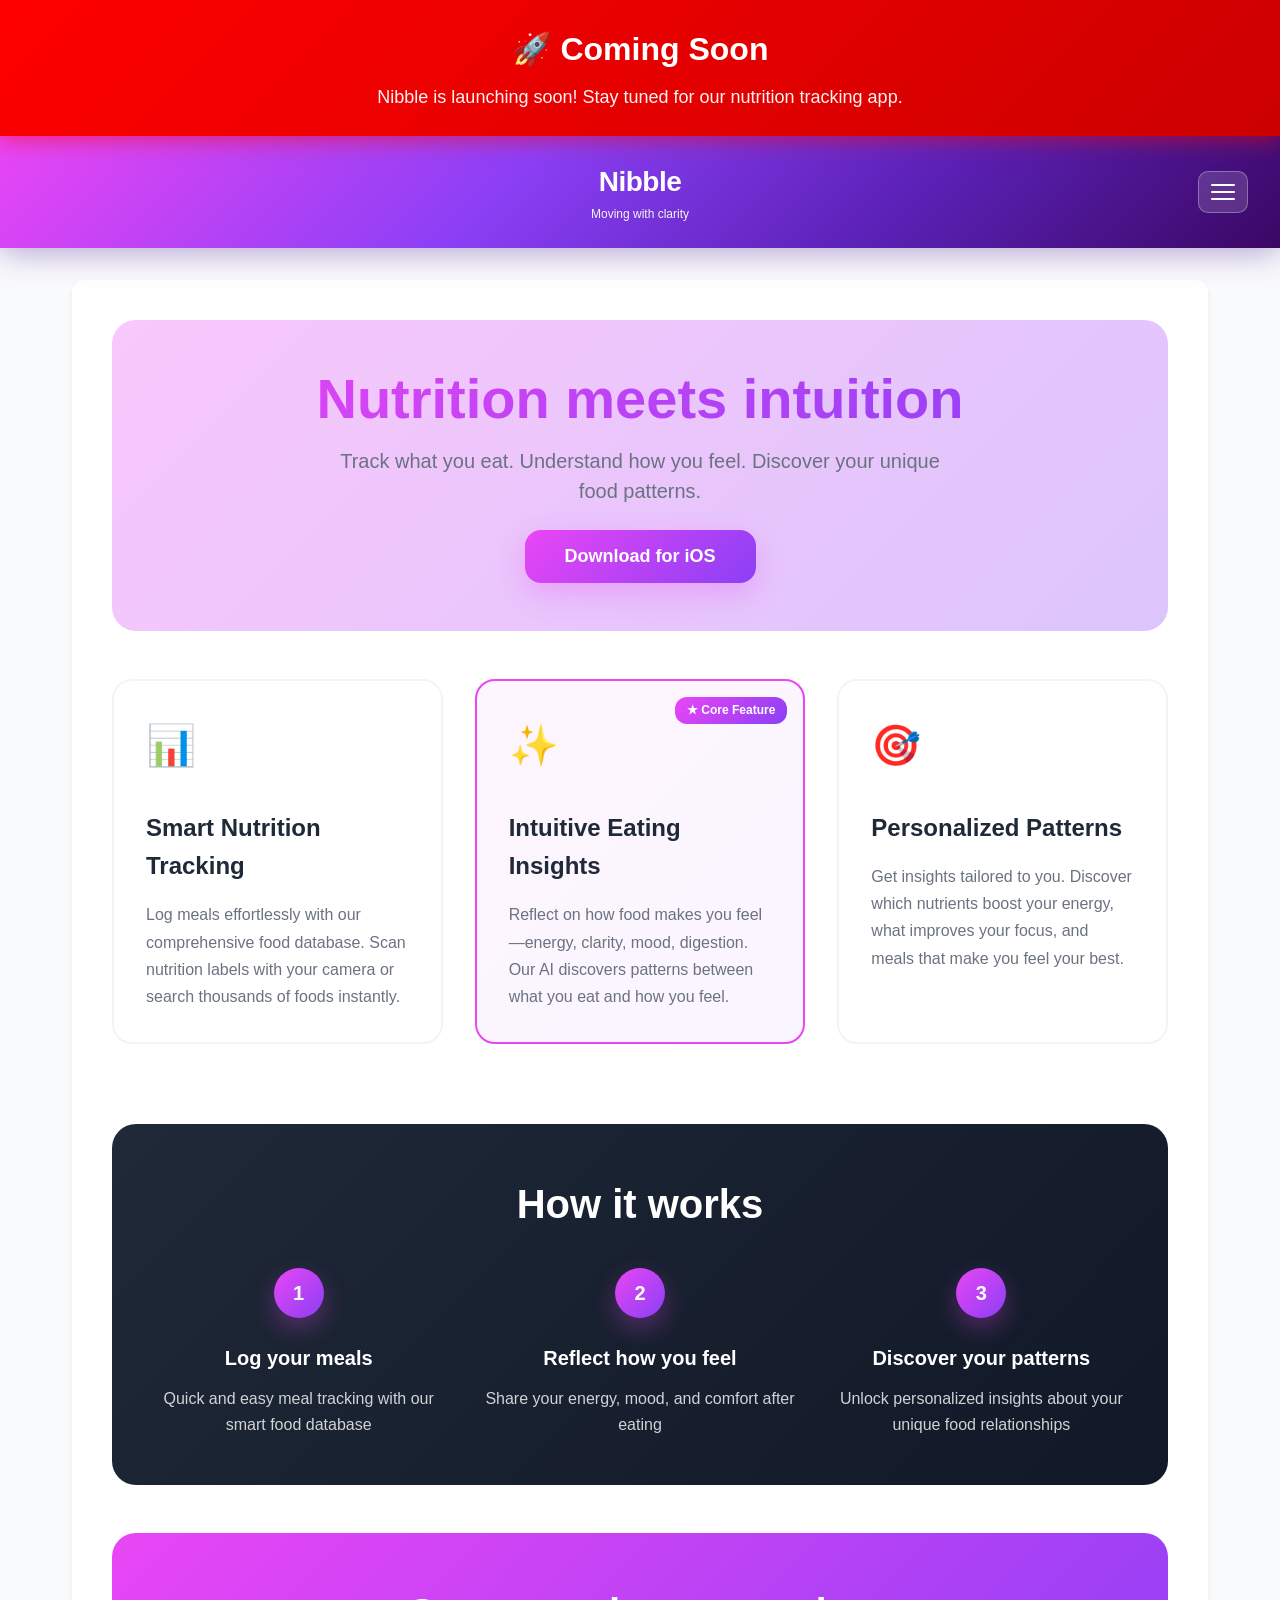
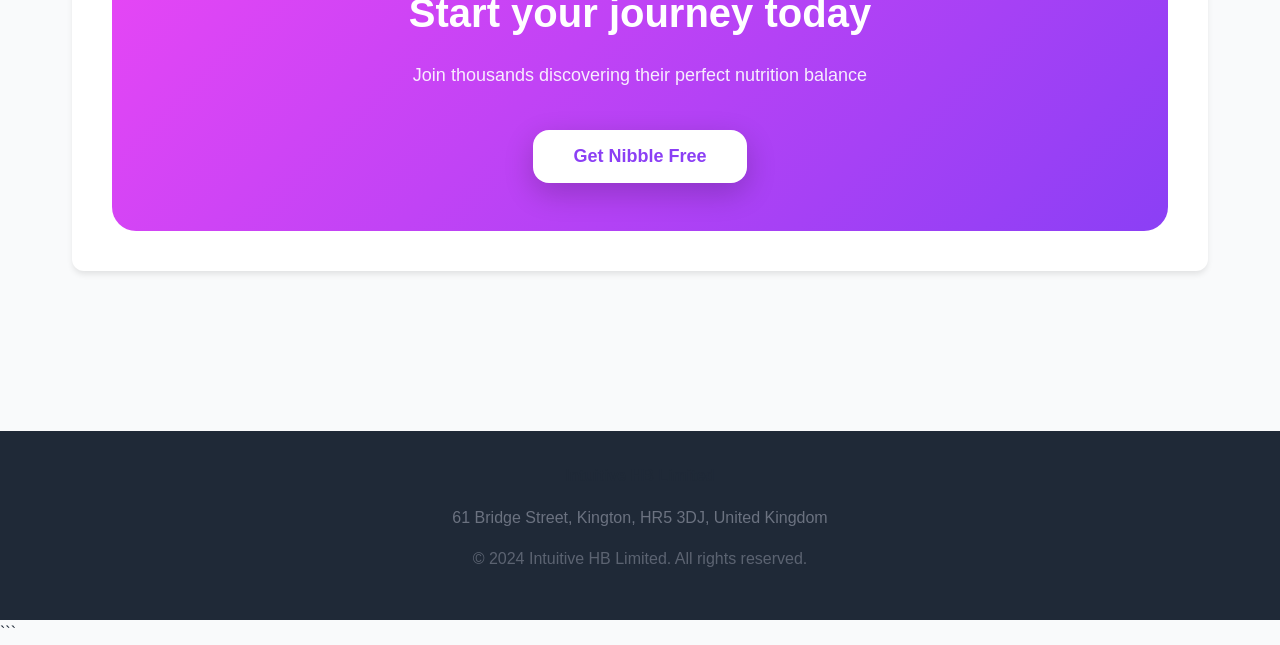
==== commit 6eb6b52b: "Update index.html" ====
--- a/index.html
+++ b/index.html
@@ -21,7 +21,7 @@
         <div class="header-logo">
             <div class="logo-text">
                 <h1>Nibble</h1>
-                <p class="tagline">Empowering wellness</p>
+                <p class="tagline">Moving with clarity</p>
             </div>
         </div>
 
--- a/styles.css
+++ b/styles.css
@@ -1,3 +1,52 @@
+/* ==========================================
+   COMING SOON BANNER - DELETE THIS ENTIRE SECTION WHEN LAUNCHING
+   ========================================== */
+.coming-soon-banner {
+    background: linear-gradient(135deg, #ff0000 0%, #cc0000 100%);
+    color: white;
+    text-align: center;
+    padding: 1.5rem 2rem;
+    position: relative;
+    z-index: 3000;
+    box-shadow: 0 4px 20px rgba(255, 0, 0, 0.5);
+    animation: pulse 2s ease-in-out infinite;
+}
+
+@keyframes pulse {
+    0%, 100% { box-shadow: 0 4px 20px rgba(255, 0, 0, 0.5); }
+    50% { box-shadow: 0 4px 30px rgba(255, 0, 0, 0.7); }
+}
+
+.coming-soon-banner h2 {
+    margin: 0 0 0.5rem 0;
+    padding: 0;
+    border: none;
+    font-size: 2rem;
+    color: white;
+}
+
+.coming-soon-banner p {
+    margin: 0;
+    font-size: 1.125rem;
+    color: rgba(255, 255, 255, 0.95);
+}
+
+@media (max-width: 768px) {
+    .coming-soon-banner {
+        padding: 1.25rem 1rem;
+    }
+    
+    .coming-soon-banner h2 {
+        font-size: 1.5rem;
+        margin-bottom: 0.25rem;
+    }
+    
+    .coming-soon-banner p {
+        font-size: 0.9375rem;
+    }
+}
+/* ========================================== */
+
 * {
     margin: 0;
     padding: 0;
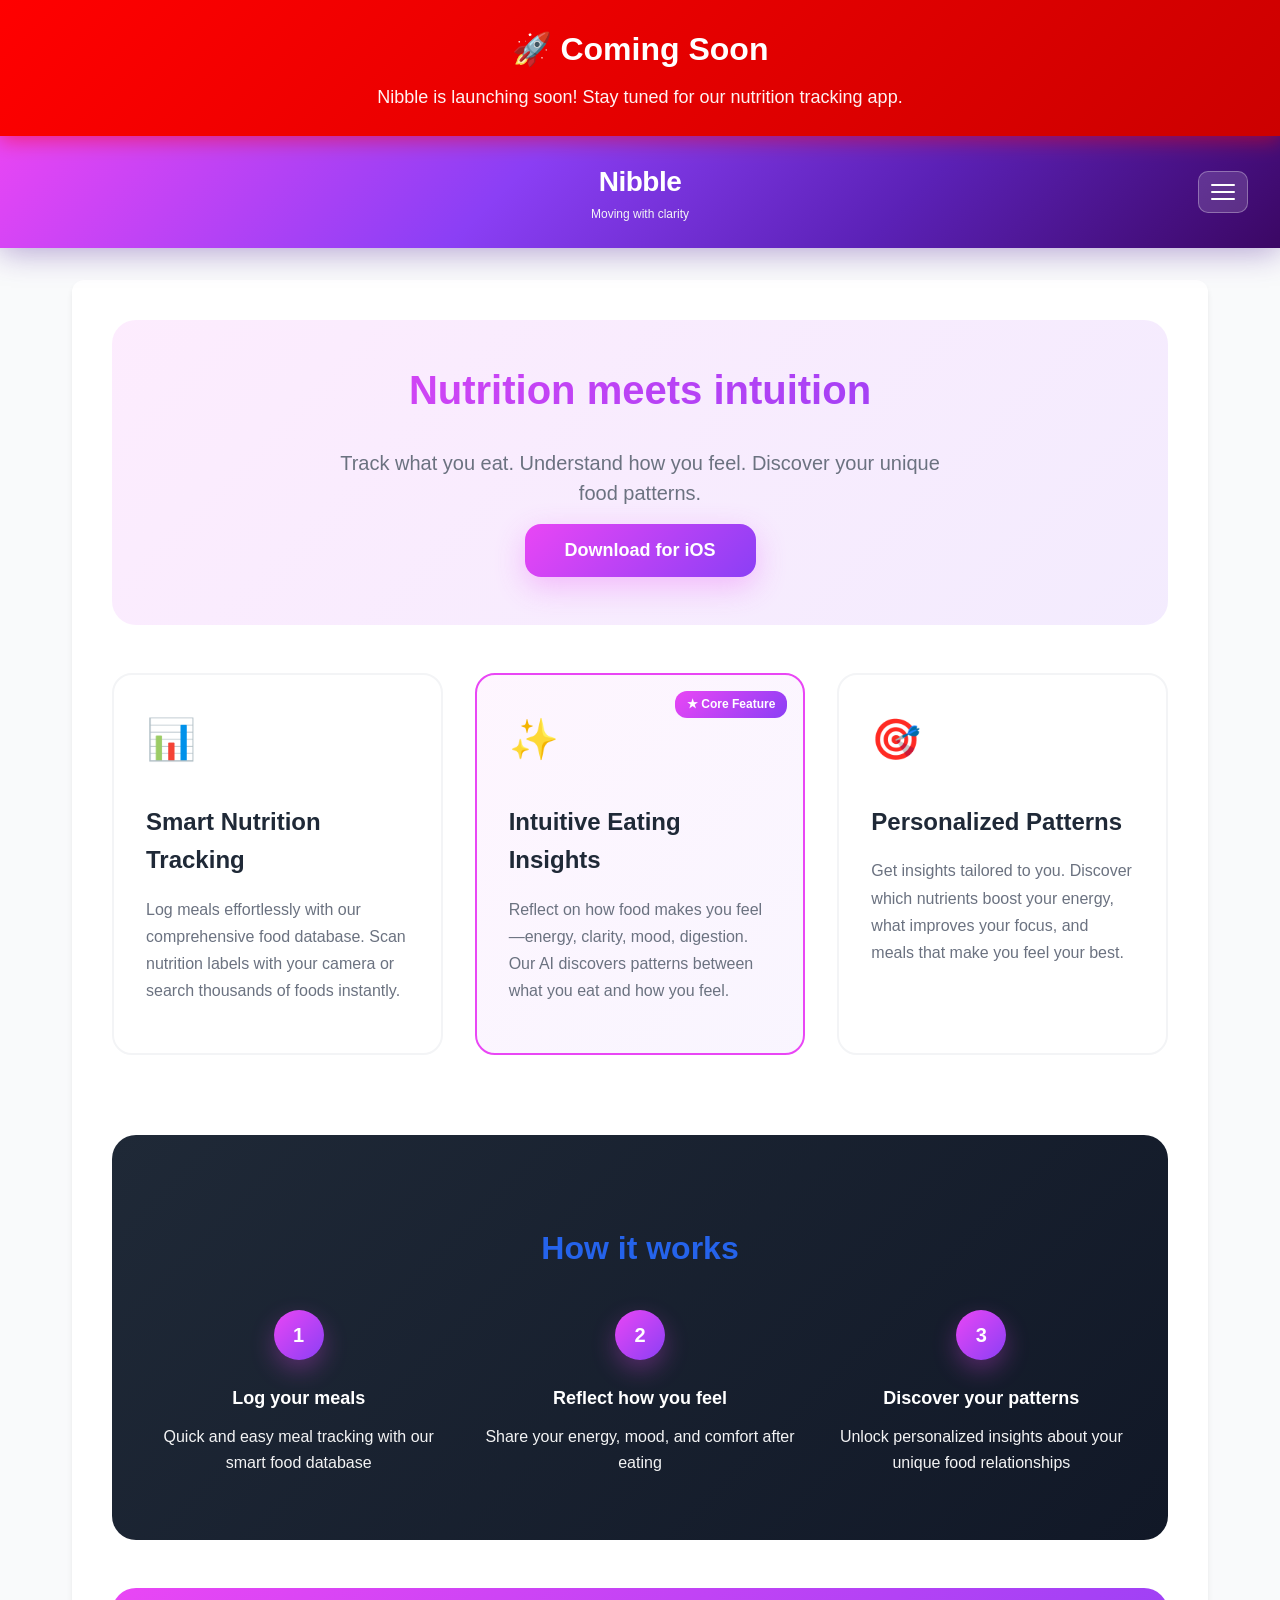
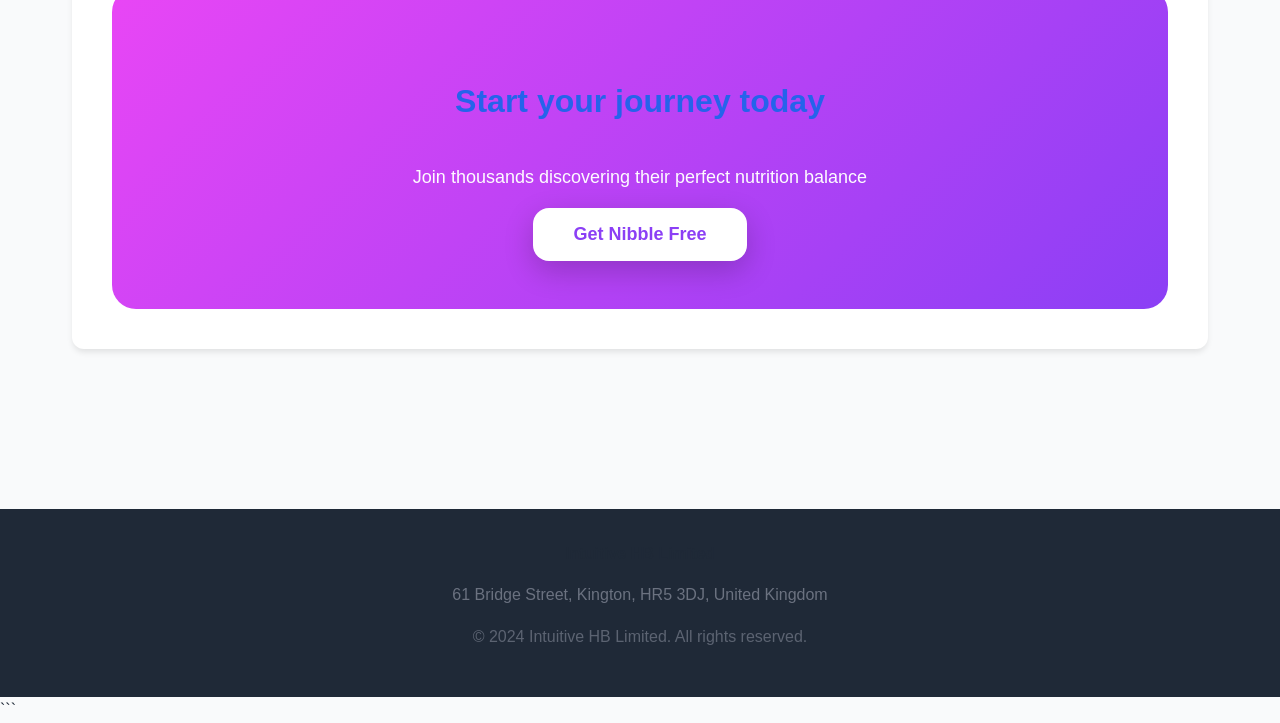
==== commit 1c70a8fc: "Update index.html" ====
--- a/index.html
+++ b/index.html
@@ -140,7 +140,7 @@
              ======================================== -->
         <section id="terms" class="content-section">
             <div class="last-updated">
-                <strong>Last Updated:</strong> November 27, 2024 | <strong>Effective Date:</strong> November 27, 2024
+                <strong>Last Updated:</strong> February 3, 2025 | <strong>Effective Date:</strong> February 3, 2025
             </div>
 
             <h2>Terms of Service</h2>
@@ -301,14 +301,49 @@
 
             <h3 id="tos-14">14. Third-Party Services and Links</h3>
             <p>The App integrates with and may contain links to third-party services:</p>
-            <ul>
-                <li>Firebase (Google) - authentication, storage, analytics</li>
-                <li>Apple Sign-In - authentication</li>
-                <li>Google Sign-In - authentication</li>
-                <li>USDA Food Database - nutritional information</li>
-                <li>Apple App Store - payment processing</li>
-            </ul>
-            <p>We are not responsible for third-party services, content, or privacy practices. Third-party services are governed by their own terms and conditions.</p>
+
+            <h4>Authentication Services:</h4>
+            <ul>
+                <li><strong>Firebase Authentication (Google)</strong> - User account management</li>
+                <li><strong>Apple Sign-In</strong> - Apple-based authentication</li>
+                <li><strong>Google Sign-In</strong> - Google-based authentication</li>
+            </ul>
+
+            <h4>Data Storage and Synchronization:</h4>
+            <ul>
+                <li><strong>Cloud Firestore (Google)</strong> - Database for storing your meals, nutrition data, and reflections</li>
+                <li><strong>Firebase Cloud Storage</strong> - Secure cloud storage for app data</li>
+            </ul>
+
+            <h4>Payment Processing:</h4>
+            <ul>
+                <li><strong>Apple App Store</strong> - Subscription and payment processing</li>
+            </ul>
+            
+            <h4>Nutritional Data:</h4>
+            <ul>
+                <li><strong>USDA Food Database</strong> - Nutritional information for foods</li>
+            </ul>
+
+            <h4>Important:</h4>
+            <ul>
+                <li>We are not responsible for third-party services, content, or privacy practices</li>
+                <li>Third-party services are governed by their own terms and conditions</li>
+                <li>Review third-party terms before using their services</li>
+                <li>We are not liable for any loss or damage arising from third-party services</li>
+            </ul>
+            
+            <h4>Firebase/Google Terms:</h4>
+            <p>By using Nibble, you also agree to:</p>
+            <ul>
+                <li><strong>Firebase Terms of Service:</strong> <a href="https://firebase.google.com/terms" target="_blank">https://firebase.google.com/terms</a></li>
+                <li><strong>Google Privacy Policy:</strong> <a href="https://policies.google.com/privacy" target="_blank">https://policies.google.com/privacy</a></li>
+            </ul>
+
+            <div class="info-box">
+                <strong>Why We Use Firebase:</strong>
+                <p style="margin-bottom: 0;">Firebase provides enterprise-grade security, reliability, and GDPR compliance for your data. Your meal logs, reflections, and profile data are stored securely on Firebase servers with encryption both in transit and at rest.</p>
+            </div>
 
             <h3 id="tos-15">15. Privacy and Data Protection</h3>
             <p>Your use of the App is also governed by our Privacy Policy, which explains how we collect, use, and protect your personal data. By using the App, you consent to our data practices as described in the Privacy Policy.</p>
@@ -321,7 +356,37 @@
             <h4>17.1 Termination by You</h4>
             <p>Delete your account at any time via Settings > Account > Delete Account. Your data will be handled according to our Privacy Policy.</p>
             <h4>17.2 Termination by Us</h4>
-            <p>We may suspend or terminate your account immediately if you breach these Terms, engage in fraudulent or harmful activity, or if required by law.</p>
+            <p>We may suspend or terminate your account immediately if:</p>
+            <ul>
+                <li>You breach these Terms</li>
+                <li>You engage in fraudulent, illegal, or harmful activity</li>
+                <li>We are required to do so by law</li>
+                <li>We cease operating the service</li>
+            </ul>
+            <p>We will provide reasonable notice where practicable, except in cases of serious breach or legal requirements.</p>
+            
+            <h4>17.3 Effect of Termination</h4>
+            <p>Upon termination:</p>
+            <ul>
+                <li>Your right to access and use the App ceases immediately</li>
+                <li>We may delete your account and data (subject to legal retention requirements)</li>
+                <li>Provisions that should survive termination will continue (including liability limitations, indemnification, and governing law)</li>
+            </ul>
+            
+            <h4>Data Deletion Process:</h4>
+            <p>When you delete your account:</p>
+            <ol>
+                <li>Your Firebase Authentication account is immediately deleted</li>
+                <li>All Cloud Firestore data (meals, reflections, nutrition data) is permanently deleted</li>
+                <li>Local device data is cleared from Core Data and UserDefaults</li>
+                <li>Premium subscription status is cleared</li>
+                <li>All backups are purged within 90 days</li>
+            </ol>
+            
+            <div class="warning-box">
+                <strong>⚠️ Important:</strong>
+                <p style="margin-bottom: 0;">This deletion is permanent and cannot be undone. Make sure to export your data before deletion if you wish to keep a copy.</p>
+            </div>
 
             <h3 id="tos-18">18. Contact Information</h3>
             <div class="contact-info">
@@ -347,7 +412,7 @@
              ======================================== -->
         <section id="privacy" class="content-section">
             <div class="last-updated">
-                <strong>Last Updated:</strong> November 27, 2024 | <strong>Effective Date:</strong> November 27, 2024
+                   <strong>Last Updated:</strong> February 3, 2025 | <strong>Effective Date:</strong> February 3, 2025
             </div>
 
             <h2>Privacy Policy</h2>
@@ -528,6 +593,43 @@
                 Wilmslow, Cheshire<br>
                 SK9 5AF</p>
             </div>
+
+            <h3 id="pp-16">16. Where Your Data Lives</h3>
+            
+            <h4>Your Data Journey:</h4>
+            
+            <p><strong>1. On Your Device (iOS)</strong></p>
+            <ul>
+                <li>Local cache (Core Data)</li>
+                <li>Encrypted Keychain storage</li>
+                <li>Session data and preferences</li>
+            </ul>
+            
+            <p><strong>2. In the Cloud (Firebase)</strong></p>
+            <ul>
+                <li><strong>Authentication:</strong> Firebase Auth (encrypted)</li>
+                <li><strong>Database:</strong> Cloud Firestore (encrypted at rest)</li>
+                <li><strong>Location:</strong> Europe/US data centers</li>
+                <li><strong>Backup:</strong> Automated encrypted backups</li>
+            </ul>
+            
+            <p><strong>3. When You Delete Your Account</strong></p>
+            <ul>
+                <li>All cloud data deleted immediately from Firebase</li>
+                <li>Local data cleared from device</li>
+                <li>Backups purged within 90 days</li>
+                <li>Authentication account permanently removed</li>
+            </ul>
+            
+            <h4>Security Throughout:</h4>
+            <ul>
+                <li>TLS 1.3 encryption during transfer</li>
+                <li>AES-256 encryption at rest</li>
+                <li>End-to-end security from device to cloud</li>
+                <li>No data sold or shared with advertisers</li>
+            </ul>
+            
+            <p style="margin-top: 1.5rem;"><em>This privacy policy is designed to comply with UK GDPR and Apple App Store requirements. Users are encouraged to review this policy regularly for updates.</em></p>
         </section>
         <!-- ========================================
              CONTACT SECTION
--- a/styles.css
+++ b/styles.css
@@ -496,9 +496,10 @@
 .hero-section {
     text-align: center;
     padding: 3rem 2rem;
-    background: linear-gradient(135deg, rgba(233, 70, 245, 0.3) 0%, rgba(139, 63, 245, 0.3) 100%);
+    background: linear-gradient(135deg, rgba(233, 70, 245, 0.1) 0%, rgba(139, 63, 245, 0.1) 100%);
     border-radius: 24px;
     margin-bottom: 3rem;
+    border: none;
 }
 
 .hero-title {
@@ -611,6 +612,7 @@
     padding: 3rem 2rem;
     border-radius: 24px;
     margin-bottom: 3rem;
+    border: none;
 }
 
 .section-title {
@@ -659,7 +661,7 @@
 
 .step p {
     font-size: 1rem;
-    color: rgba(255, 255, 255, 0.8);
+    color: rgba(255, 255, 255, 0.9);
     margin-bottom: 0;
 }
 
@@ -673,6 +675,7 @@
     background: linear-gradient(135deg, #E946F5 0%, #8B3FF5 100%);
     border-radius: 24px;
     color: white;
+    border: none;
 }
 
 .cta-title {
@@ -686,7 +689,7 @@
 
 .cta-subtitle {
     font-size: 1.125rem;
-    color: rgba(255, 255, 255, 0.9);
+    color: rgba(255, 255, 255, 0.95);
     margin-bottom: 2.5rem;
 }
 
@@ -888,3 +891,180 @@
         padding: 0.875rem 1.75rem;
     }
 }
+
+/* ==========================================
+   ADDITIONS FOR JEKYLL LEGAL PAGES
+   Add this to the END of your existing styles.css
+   ========================================== */
+
+/* Navigation links should work as both buttons and links */
+.nav-link-mobile {
+    display: flex;
+    align-items: center;
+    gap: 1rem;
+    background: transparent;
+    border: none;
+    border-bottom: 1px solid rgba(255, 255, 255, 0.1);
+    color: white !important;
+    padding: 1.25rem 2rem;
+    cursor: pointer;
+    font-size: 1rem;
+    font-weight: 500;
+    transition: all 0.2s;
+    text-align: left;
+    text-decoration: none !important;
+}
+
+.nav-link-mobile:hover,
+.nav-link-mobile:active {
+    background: rgba(255, 255, 255, 0.1);
+    padding-left: 2.5rem;
+    color: white !important;
+}
+
+.nav-link-mobile:last-of-type {
+    border-bottom: none;
+}
+
+/* Ensure markdown content from Jekyll renders properly */
+main .content-section h1 {
+    color: var(--primary);
+    font-size: 2.5rem;
+    margin-bottom: 1.5rem;
+    padding-bottom: 0.75rem;
+    border-bottom: 3px solid var(--secondary);
+}
+
+main .content-section h2 {
+    color: var(--primary);
+    font-size: 2rem;
+    margin-top: 2.5rem;
+    margin-bottom: 1.5rem;
+    padding-bottom: 0.75rem;
+    border-bottom: 3px solid var(--secondary);
+}
+
+main .content-section h3 {
+    color: var(--text-primary);
+    font-size: 1.5rem;
+    margin-top: 2rem;
+    margin-bottom: 1rem;
+}
+
+main .content-section h4 {
+    color: var(--text-primary);
+    font-size: 1.125rem;
+    margin-top: 1.5rem;
+    margin-bottom: 0.75rem;
+    font-weight: 600;
+}
+
+main .content-section p {
+    margin-bottom: 1rem;
+    color: var(--text-secondary);
+}
+
+main .content-section ul,
+main .content-section ol {
+    margin-left: 1.5rem;
+    margin-bottom: 1rem;
+}
+
+main .content-section li {
+    margin-bottom: 0.5rem;
+    color: var(--text-secondary);
+}
+
+main .content-section blockquote {
+    background: #fef3c7;
+    border-left: 4px solid #f59e0b;
+    padding: 1.25rem;
+    margin: 1.5rem 0;
+    border-radius: 6px;
+}
+
+main .content-section blockquote p {
+    margin-bottom: 0;
+}
+
+main .content-section hr {
+    border: none;
+    border-top: 2px solid var(--border);
+    margin: 2rem 0;
+}
+
+/* Responsive for legal pages */
+@media (max-width: 768px) {
+    main .content-section h1 {
+        font-size: 1.875rem;
+    }
+    
+    main .content-section h2 {
+        font-size: 1.5rem;
+    }
+    
+    main .content-section h3 {
+        font-size: 1.25rem;
+    }
+    
+    .nav-link-mobile {
+        padding: 1.125rem 1.5rem;
+        font-size: 0.9375rem;
+    }
+    
+    .nav-link-mobile:hover {
+        padding-left: 2rem;
+    }
+}
+
+/* ==========================================
+   REAL FIXES - ADD THESE AT THE VERY END OF styles.css
+   These override everything else with !important
+   ========================================== */
+
+/* FORCE REMOVE ALL BORDERS */
+.hero-section {
+    border: none !important;
+    outline: none !important;
+}
+
+.how-it-works {
+    border: none !important;
+    outline: none !important;
+}
+
+.cta-section {
+    border: none !important;
+    outline: none !important;
+}
+
+/* MAKE TEXT ACTUALLY VISIBLE */
+.step p {
+    color: rgba(255, 255, 255, 0.95) !important;
+}
+
+.step h4 {
+    color: rgba(255, 255, 255, 1) !important;
+}
+
+.cta-subtitle {
+    color: rgba(255, 255, 255, 0.98) !important;
+}
+
+/* Also check if there's a border on the title */
+.cta-title {
+    border: none !important;
+    border-bottom: none !important;
+}
+
+.section-title {
+    border: none !important;
+    border-bottom: none !important;
+}
+
+/* Remove any border from titles */
+.hero-section h1,
+.hero-section h2 {
+    border: none !important;
+    border-bottom: none !important;
+}
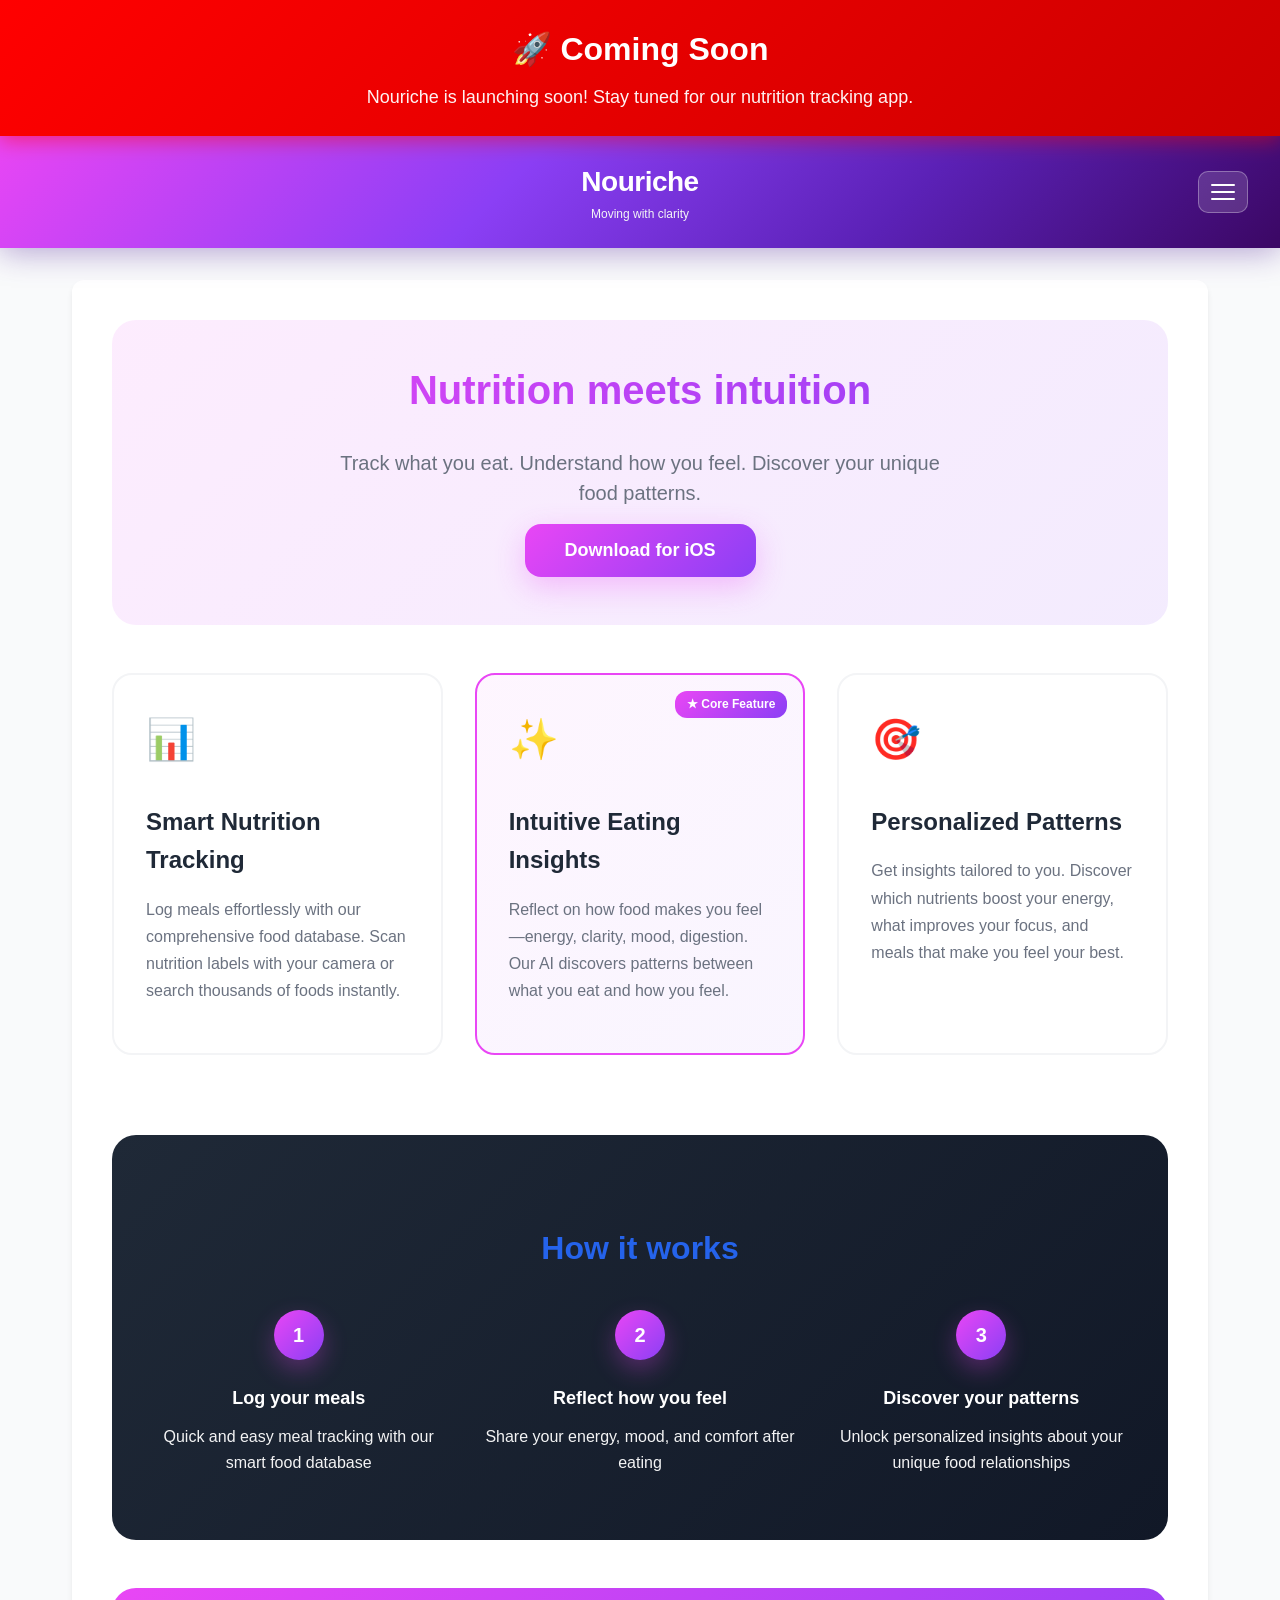
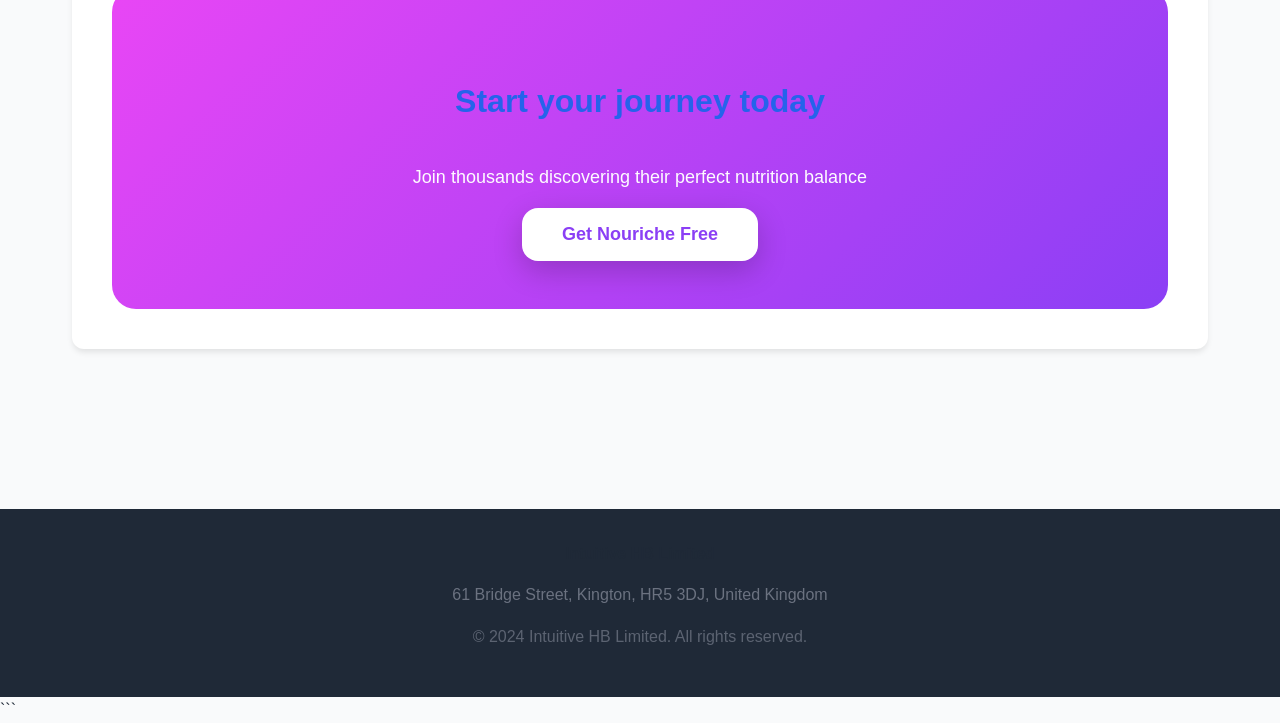
==== commit d70c88e7: "Update index.html" ====
--- a/index.html
+++ b/index.html
@@ -3,7 +3,7 @@
 <head>
     <meta charset="UTF-8">
     <meta name="viewport" content="width=device-width, initial-scale=1.0">
-    <title>Nibble - Terms & Privacy</title>
+    <title>Nouriche - Terms & Privacy</title>
     <link rel="stylesheet" href="styles.css">
 </head>
 <body>
@@ -12,7 +12,7 @@
      ========================================== -->
     <div class="coming-soon-banner">
         <h2>🚀 Coming Soon</h2>
-        <p>Nibble is launching soon! Stay tuned for our nutrition tracking app.</p>
+        <p>Nouriche is launching soon! Stay tuned for our nutrition tracking app.</p>
     </div>
     <!-- ========================================== -->
     <header>
@@ -20,7 +20,7 @@
         <!-- Logo Section - Centered -->
         <div class="header-logo">
             <div class="logo-text">
-                <h1>Nibble</h1>
+                <h1>Nouriche</h1>
                 <p class="tagline">Moving with clarity</p>
             </div>
         </div>
@@ -131,7 +131,7 @@
                 <h2 class="cta-title">Start your journey today</h2>
                 <p class="cta-subtitle">Join thousands discovering their perfect nutrition balance</p>
                 <button class="cta-button-secondary" onclick="window.open('https://apps.apple.com', '_blank')">
-                    Get Nibble Free
+                    Get Nouriche Free
                 </button>
             </div>
         </section>
@@ -147,7 +147,7 @@
 
             <h3 id="tos-1">1. Agreement to Terms</h3>
             <p>These Terms of Service ("Terms") constitute a legally binding agreement between you and Intuitive HB Limited, a company registered in England and Wales ("we," "our," or "us").</p>
-            <p>By accessing or using the Nibble mobile application ("the App"), you confirm that you accept these Terms and agree to comply with them. If you do not agree to these Terms, you must not use the App.</p>
+            <p>By accessing or using the Nouriche mobile application ("the App"), you confirm that you accept these Terms and agree to comply with them. If you do not agree to these Terms, you must not use the App.</p>
 
             <h3 id="tos-2">2. About Intuitive HB Limited</h3>
             <div class="contact-info">
@@ -159,7 +159,7 @@
             </div>
 
             <h3 id="tos-3">3. Description of Service</h3>
-            <p>Nibble provides a nutrition tracking and wellness application offering:</p>
+            <p>Nouriche provides a nutrition tracking and wellness application offering:</p>
             <ul>
                 <li>Meal logging and nutrition tracking</li>
                 <li>Personalized wellness insights and recommendations</li>
@@ -173,7 +173,7 @@
             <h3 id="tos-4">4. Important Medical Disclaimer</h3>
             <div class="warning-box">
                 <strong>⚠️ THE APP IS NOT MEDICAL ADVICE</strong>
-                <p>Nibble provides nutritional information and tracking tools for general educational and informational purposes only. The App is NOT a substitute for professional medical advice, diagnosis, or treatment.</p>
+                <p>Nouriche provides nutritional information and tracking tools for general educational and informational purposes only. The App is NOT a substitute for professional medical advice, diagnosis, or treatment.</p>
             </div>
             <p><strong>You must:</strong></p>
             <ul>
@@ -334,7 +334,7 @@
             </ul>
             
             <h4>Firebase/Google Terms:</h4>
-            <p>By using Nibble, you also agree to:</p>
+            <p>By using Nouriche, you also agree to:</p>
             <ul>
                 <li><strong>Firebase Terms of Service:</strong> <a href="https://firebase.google.com/terms" target="_blank">https://firebase.google.com/terms</a></li>
                 <li><strong>Google Privacy Policy:</strong> <a href="https://policies.google.com/privacy" target="_blank">https://policies.google.com/privacy</a></li>
@@ -397,7 +397,7 @@
 
             <h3 id="tos-19">19. Acknowledgment</h3>
             <div class="success-box">
-                <strong>BY USING NIBBLE, YOU ACKNOWLEDGE THAT:</strong>
+                <strong>BY USING NOURICHE, YOU ACKNOWLEDGE THAT:</strong>
                 <ul>
                     <li>You have read and understood these Terms of Service</li>
                     <li>You agree to be legally bound by these Terms</li>
@@ -636,7 +636,7 @@
              ======================================== -->
         <section id="contact" class="content-section">
             <h2>Contact Us</h2>
-            <p>We're here to help! If you have any questions, concerns, or feedback about Nibble, please don't hesitate to reach out.</p>
+            <p>We're here to help! If you have any questions, concerns, or feedback about Nouriche, please don't hesitate to reach out.</p>
 
             <h3>Company Information</h3>
             <div class="contact-info">
@@ -664,7 +664,7 @@
             </div>
 
             <h3>Feedback</h3>
-            <p>Your feedback helps us improve Nibble! Whether you have suggestions for new features, have found a bug, or just want to share your experience, we'd love to hear from you.</p>
+            <p>Your feedback helps us improve Nouriche! Whether you have suggestions for new features, have found a bug, or just want to share your experience, we'd love to hear from you.</p>
         </section>
     </main>
 
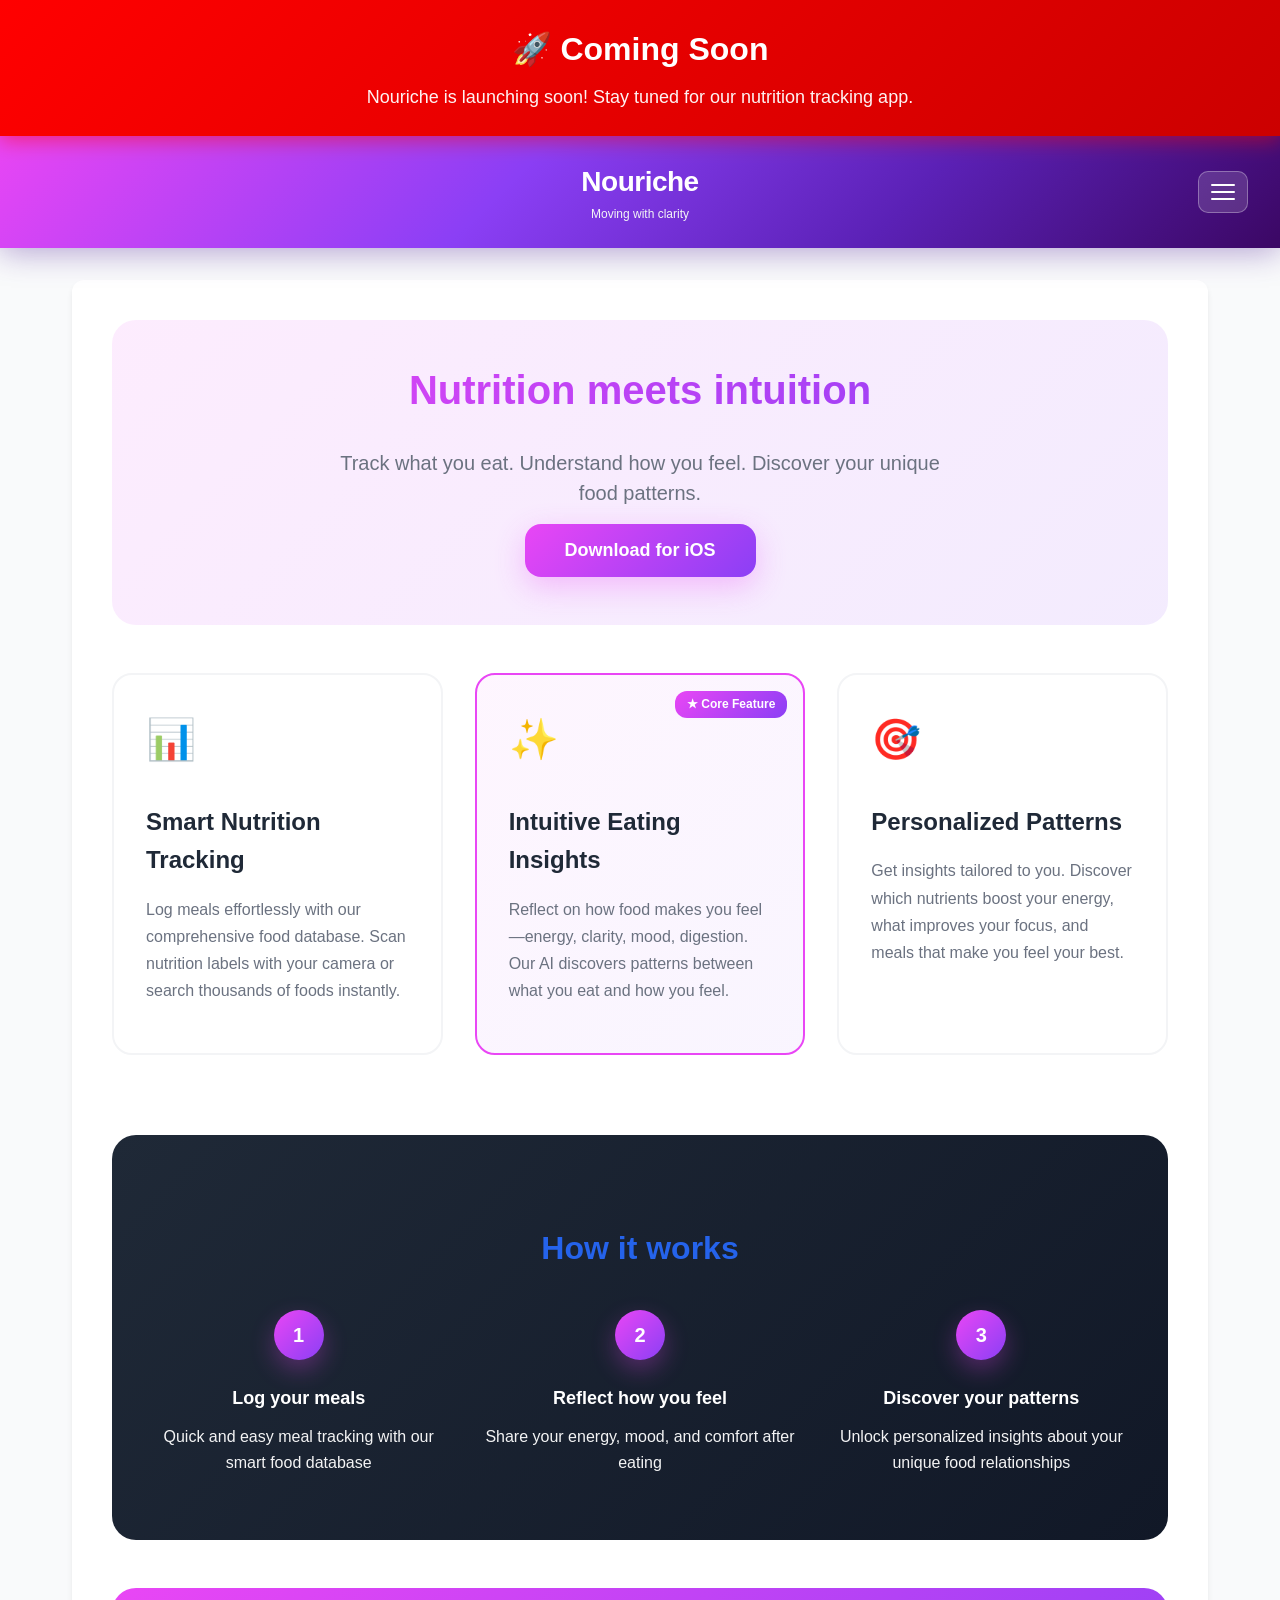
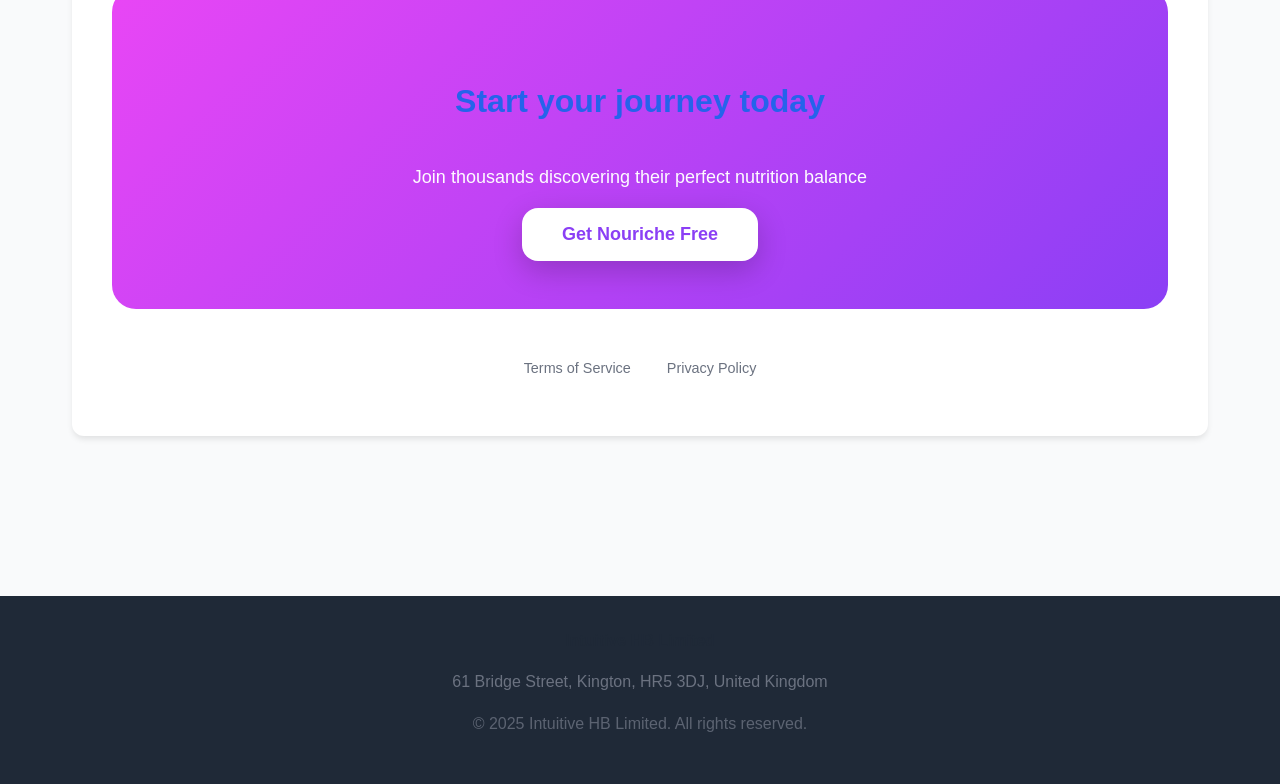
==== commit 4a47f718: "Update index.html" ====
--- a/index.html
+++ b/index.html
@@ -3,7 +3,7 @@
 <head>
     <meta charset="UTF-8">
     <meta name="viewport" content="width=device-width, initial-scale=1.0">
-    <title>Nouriche - Terms & Privacy</title>
+    <title>Nouriche - Nutrition Tracking App</title>
     <link rel="stylesheet" href="styles.css">
 </head>
 <body>
@@ -15,62 +15,44 @@
         <p>Nouriche is launching soon! Stay tuned for our nutrition tracking app.</p>
     </div>
     <!-- ========================================== -->
+
     <header>
-    <div class="header-content">
-        <!-- Logo Section - Centered -->
-        <div class="header-logo">
-            <div class="logo-text">
-                <h1>Nouriche</h1>
-                <p class="tagline">Moving with clarity</p>
+        <div class="header-content">
+            <div class="header-logo">
+                <div class="logo-text">
+                    <h1>Nouriche</h1>
+                    <p class="tagline">Moving with clarity</p>
+                </div>
             </div>
+            <button class="mobile-menu-btn" onclick="toggleMobileMenu()">
+                <span></span>
+                <span></span>
+                <span></span>
+            </button>
         </div>
-
-        <!-- Mobile Menu Toggle -->
-        <button class="mobile-menu-btn" onclick="toggleMobileMenu()">
-            <span></span>
-            <span></span>
-            <span></span>
-        </button>
-    </div>
-    <!-- Mobile Menu -->
-    <div class="mobile-menu" id="mobileMenu">
-        <button class="nav-link-mobile" onclick="showSection('home'); toggleMobileMenu()">
-            <span class="nav-icon">🏠</span>
-            Home
-        </button>
-        <button class="nav-link-mobile" onclick="showSection('terms'); toggleMobileMenu()">
-            <span class="nav-icon">📄</span>
-            Terms of Service
-        </button>
-        <button class="nav-link-mobile" onclick="showSection('privacy'); toggleMobileMenu()">
-            <span class="nav-icon">🔒</span>
-            Privacy Policy
-        </button>
-        <button class="nav-link-mobile" onclick="showSection('contact'); toggleMobileMenu()">
-            <span class="nav-icon">✉️</span>
-            Contact Us
-        </button>
-        <div class="mobile-menu-divider"></div>
-        <button class="btn-mobile" onclick="window.open('https://apps.apple.com', '_blank')">
-            Download App
-        </button>
-    </div>
-</header>
- 
-    <nav>
-        <div class="nav-content">
-            <button class="nav-btn active" onclick="showSection('home')">Home</button>
-            <button class="nav-btn" onclick="showSection('terms')">Terms of Service</button>
-            <button class="nav-btn" onclick="showSection('privacy')">Privacy Policy</button>
-            <button class="nav-btn" onclick="showSection('contact')">Contact</button>
+        <div class="mobile-menu" id="mobileMenu">
+            <a href="/" class="nav-link-mobile">
+                <span class="nav-icon">🏠</span>
+                Home
+            </a>
+            <a href="/terms-of-service/" class="nav-link-mobile">
+                <span class="nav-icon">📄</span>
+                Terms of Service
+            </a>
+            <a href="/privacy-policy/" class="nav-link-mobile">
+                <span class="nav-icon">🔒</span>
+                Privacy Policy
+            </a>
+            <div class="mobile-menu-divider"></div>
+            <a href="https://apps.apple.com" class="btn-mobile" target="_blank">
+                Download App
+            </a>
         </div>
-    </nav>
+    </header>
 
     <main>
-        <!-- ========================================
-             HOME SECTION - Landing page design
-             ======================================== -->
-        <section id="home" class="content-section active">
+        <section class="content-section active">
+
             <!-- Hero Section -->
             <div class="hero-section">
                 <h1 class="hero-title">Nutrition meets intuition</h1>
@@ -82,21 +64,16 @@
 
             <!-- Features Grid -->
             <div class="features-grid">
-                <!-- Feature 1 -->
                 <div class="feature-card">
                     <div class="feature-icon">📊</div>
                     <h3 class="feature-title">Smart Nutrition Tracking</h3>
                     <p class="feature-description">Log meals effortlessly with our comprehensive food database. Scan nutrition labels with your camera or search thousands of foods instantly.</p>
                 </div>
-
-                <!-- Feature 2 -->
                 <div class="feature-card feature-highlight">
                     <div class="feature-icon">✨</div>
                     <h3 class="feature-title">Intuitive Eating Insights</h3>
                     <p class="feature-description">Reflect on how food makes you feel—energy, clarity, mood, digestion. Our AI discovers patterns between what you eat and how you feel.</p>
                 </div>
-
-                <!-- Feature 3 -->
                 <div class="feature-card">
                     <div class="feature-icon">🎯</div>
                     <h3 class="feature-title">Personalized Patterns</h3>
@@ -134,537 +111,13 @@
                     Get Nouriche Free
                 </button>
             </div>
-        </section>
-        <!-- ========================================
-             TERMS OF SERVICE SECTION
-             ======================================== -->
-        <section id="terms" class="content-section">
-            <div class="last-updated">
-                <strong>Last Updated:</strong> February 3, 2025 | <strong>Effective Date:</strong> February 3, 2025
+
+            <!-- Legal Links -->
+            <div style="text-align: center; margin-top: 2rem; padding: 1rem; color: #6b7280; font-size: 0.9rem;">
+                <a href="/terms-of-service/" style="color: #6b7280; margin: 0 1rem;">Terms of Service</a>
+                <a href="/privacy-policy/" style="color: #6b7280; margin: 0 1rem;">Privacy Policy</a>
             </div>
 
-            <h2>Terms of Service</h2>
-
-            <h3 id="tos-1">1. Agreement to Terms</h3>
-            <p>These Terms of Service ("Terms") constitute a legally binding agreement between you and Intuitive HB Limited, a company registered in England and Wales ("we," "our," or "us").</p>
-            <p>By accessing or using the Nouriche mobile application ("the App"), you confirm that you accept these Terms and agree to comply with them. If you do not agree to these Terms, you must not use the App.</p>
-
-            <h3 id="tos-2">2. About Intuitive HB Limited</h3>
-            <div class="contact-info">
-                <p><strong>Company Name:</strong> Intuitive HB Limited</p>
-                <p><strong>Registered Office:</strong> 61 Bridge Street, Kington, HR5 3DJ</p>
-                <p><strong>Country:</strong> United Kingdom</p>
-                <p><strong>Contact Email:</strong> <a href="mailto:intuitive.nibble+support@gmail.com">intuitive.nibble+support@gmail.com</a></p>
-                <p style="margin-bottom: 0;"><strong>Legal Contact:</strong> <a href="mailto:intuitive.nibble+legal@gmail.com">intuitive.nibble+legal@gmail.com</a></p>
-            </div>
-
-            <h3 id="tos-3">3. Description of Service</h3>
-            <p>Nouriche provides a nutrition tracking and wellness application offering:</p>
-            <ul>
-                <li>Meal logging and nutrition tracking</li>
-                <li>Personalized wellness insights and recommendations</li>
-                <li>Goal setting and progress monitoring</li>
-                <li>Food database with barcode scanning capability</li>
-                <li>Reflection and mindfulness features</li>
-                <li>Premium features available via subscription</li>
-            </ul>
-            <p>We reserve the right to modify, suspend, or discontinue any feature or the entire service at any time, with reasonable notice where practicable. We are not liable for any modification, suspension, or discontinuance of the service.</p>
-
-            <h3 id="tos-4">4. Important Medical Disclaimer</h3>
-            <div class="warning-box">
-                <strong>⚠️ THE APP IS NOT MEDICAL ADVICE</strong>
-                <p>Nouriche provides nutritional information and tracking tools for general educational and informational purposes only. The App is NOT a substitute for professional medical advice, diagnosis, or treatment.</p>
-            </div>
-            <p><strong>You must:</strong></p>
-            <ul>
-                <li>Always consult a qualified healthcare professional before making dietary changes</li>
-                <li>Seek immediate medical attention in case of a medical emergency</li>
-                <li>Never disregard professional medical advice based on App content</li>
-                <li>Inform your doctor if you are using the App to manage a health condition</li>
-            </ul>
-            <p><strong>Limitations:</strong></p>
-            <ul>
-                <li>Nutritional data may not be accurate or suitable for your individual needs</li>
-                <li>The App is not designed for medical diagnosis or treatment planning</li>
-                <li>Users with dietary restrictions, allergies, medical conditions, pregnancy, or eating disorders must seek professional guidance</li>
-            </ul>
-
-            <h3 id="tos-5">5. Eligibility and Account Requirements</h3>
-            <h4>5.1 Age Requirements</h4>
-            <ul>
-                <li>You must be at least 13 years old to use the App</li>
-                <li>Users aged 13-17 should obtain parental consent</li>
-                <li>You must be at least 18 years old to purchase premium subscriptions</li>
-            </ul>
-            <h4>5.2 Account Registration</h4>
-            <ul>
-                <li>You must provide accurate and complete information</li>
-                <li>You may not create multiple accounts for yourself</li>
-                <li>One account per person only</li>
-                <li>You must update your information if it changes</li>
-            </ul>
-            <h4>5.3 Account Security</h4>
-            <ul>
-                <li>You are responsible for maintaining the confidentiality of your password</li>
-                <li>You are responsible for all activities that occur under your account</li>
-                <li>You must notify us immediately of any unauthorized access</li>
-                <li>We are not liable for losses arising from unauthorized account use</li>
-            </ul>
-
-            <h3 id="tos-6">6. Acceptable Use Policy</h3>
-            <p>You agree NOT to use the App to:</p>
-            <h4>Legal Violations</h4>
-            <ul>
-                <li>Violate any applicable laws or regulations</li>
-                <li>Infringe intellectual property rights of others</li>
-                <li>Engage in fraudulent or deceptive practices</li>
-            </ul>
-            <h4>Technical Abuse</h4>
-            <ul>
-                <li>Upload viruses, malware, or malicious code</li>
-                <li>Attempt unauthorized access to our systems</li>
-                <li>Use automated tools to scrape or data mine</li>
-                <li>Interfere with or disrupt the service or servers</li>
-                <li>Reverse engineer, decompile, or disassemble the App</li>
-            </ul>
-
-            <h3 id="tos-7">7. Intellectual Property Rights</h3>
-            <h4>7.1 Our Property</h4>
-            <ul>
-                <li>The App, including all content, features, and functionality, is owned by Intuitive HB Limited</li>
-                <li>Protected by UK and international copyright, trademark, and other intellectual property laws</li>
-                <li>You may not copy, modify, distribute, sell, or create derivative works without our express written permission</li>
-            </ul>
-
-            <h3 id="tos-8">8. Premium Subscriptions and Payments</h3>
-            <h4>8.1 Free Features</h4>
-            <p>Basic nutrition tracking is available free of charge. We may modify free features at any time.</p>
-            <h4>8.2 Premium Subscriptions</h4>
-            <ul>
-                <li>Premium features require a paid subscription</li>
-                <li>Subscriptions are processed through Apple's App Store</li>
-                <li>Pricing is displayed in the App and subject to change with 30 days' notice</li>
-                <li>Subscriptions automatically renew unless cancelled at least 24 hours before the renewal date</li>
-            </ul>
-            <h4>8.3 Free Trials</h4>
-            <ul>
-                <li>Premium features may include a free trial period</li>
-                <li>You will be charged automatically when the trial ends unless you cancel</li>
-                <li>Cancel anytime during the trial in your App Store account settings</li>
-                <li>Only one free trial per user</li>
-            </ul>
-
-            <h3 id="tos-9">9. User-Generated Content</h3>
-            <ul>
-                <li>You are solely responsible for any content you create or upload</li>
-                <li>You must have the necessary rights to upload content</li>
-                <li>Do not upload content that violates these Terms or applicable laws</li>
-                <li>We reserve the right to remove content that violates these Terms</li>
-                <li>Report inappropriate content to: <a href="mailto:intuitive.nibble+support@gmail.com">intuitive.nibble+support@gmail.com</a></li>
-            </ul>
-
-            <h3 id="tos-10">10. Disclaimer of Warranties</h3>
-            <div class="info-box">
-                <p>To the maximum extent permitted by law:</p>
-                <ul>
-                    <li>The App is provided "AS IS" and "AS AVAILABLE" without warranties of any kind</li>
-                    <li>We make no warranties regarding accuracy, reliability, or availability of the service</li>
-                    <li>We do not guarantee that the App will be uninterrupted, secure, or error-free</li>
-                    <li>We do not warrant that nutritional information is accurate or suitable for your needs</li>
-                </ul>
-                <p style="margin-bottom: 0;"><strong>Note:</strong> Nothing in these Terms excludes or limits our liability for death or personal injury caused by our negligence, or for fraud or fraudulent misrepresentation.</p>
-            </div>
-
-            <h3 id="tos-11">11. Limitation of Liability</h3>
-            <p><strong>We are not liable for:</strong></p>
-            <ul>
-                <li>Any indirect, incidental, special, or consequential damages</li>
-                <li>Loss of profits, revenue, data, or business opportunities</li>
-                <li>Damages arising from use or inability to use the App</li>
-                <li>Health outcomes or adverse effects from following App recommendations</li>
-                <li>Inaccuracies in nutritional information</li>
-            </ul>
-            <p><strong>Maximum Liability:</strong> Our total liability to you is limited to the amount you paid for the service in the 12 months preceding the claim, or £100, whichever is greater.</p>
-
-            <h3 id="tos-12">12. Indemnification</h3>
-            <p>You agree to indemnify, defend, and hold harmless Intuitive HB Limited, its directors, officers, employees, and agents from any claims, liabilities, damages, losses, costs, and expenses arising from:</p>
-            <ul>
-                <li>Your use or misuse of the App</li>
-                <li>Your breach of these Terms</li>
-                <li>Your violation of any law or regulation</li>
-                <li>Content you upload or submit</li>
-            </ul>
-
-            <h3 id="tos-13">13. Governing Law and Jurisdiction</h3>
-            <p>These Terms are governed by and construed in accordance with the laws of England and Wales. The courts of England and Wales have exclusive jurisdiction to settle any dispute or claim arising out of or in connection with these Terms.</p>
-            <p>Before initiating legal proceedings, we encourage you to contact us at <a href="mailto:intuitive.nibble+legal@gmail.com">intuitive.nibble+legal@gmail.com</a> to resolve disputes amicably.</p>
-
-            <h3 id="tos-14">14. Third-Party Services and Links</h3>
-            <p>The App integrates with and may contain links to third-party services:</p>
-
-            <h4>Authentication Services:</h4>
-            <ul>
-                <li><strong>Firebase Authentication (Google)</strong> - User account management</li>
-                <li><strong>Apple Sign-In</strong> - Apple-based authentication</li>
-                <li><strong>Google Sign-In</strong> - Google-based authentication</li>
-            </ul>
-
-            <h4>Data Storage and Synchronization:</h4>
-            <ul>
-                <li><strong>Cloud Firestore (Google)</strong> - Database for storing your meals, nutrition data, and reflections</li>
-                <li><strong>Firebase Cloud Storage</strong> - Secure cloud storage for app data</li>
-            </ul>
-
-            <h4>Payment Processing:</h4>
-            <ul>
-                <li><strong>Apple App Store</strong> - Subscription and payment processing</li>
-            </ul>
-            
-            <h4>Nutritional Data:</h4>
-            <ul>
-                <li><strong>USDA Food Database</strong> - Nutritional information for foods</li>
-            </ul>
-
-            <h4>Important:</h4>
-            <ul>
-                <li>We are not responsible for third-party services, content, or privacy practices</li>
-                <li>Third-party services are governed by their own terms and conditions</li>
-                <li>Review third-party terms before using their services</li>
-                <li>We are not liable for any loss or damage arising from third-party services</li>
-            </ul>
-            
-            <h4>Firebase/Google Terms:</h4>
-            <p>By using Nouriche, you also agree to:</p>
-            <ul>
-                <li><strong>Firebase Terms of Service:</strong> <a href="https://firebase.google.com/terms" target="_blank">https://firebase.google.com/terms</a></li>
-                <li><strong>Google Privacy Policy:</strong> <a href="https://policies.google.com/privacy" target="_blank">https://policies.google.com/privacy</a></li>
-            </ul>
-
-            <div class="info-box">
-                <strong>Why We Use Firebase:</strong>
-                <p style="margin-bottom: 0;">Firebase provides enterprise-grade security, reliability, and GDPR compliance for your data. Your meal logs, reflections, and profile data are stored securely on Firebase servers with encryption both in transit and at rest.</p>
-            </div>
-
-            <h3 id="tos-15">15. Privacy and Data Protection</h3>
-            <p>Your use of the App is also governed by our Privacy Policy, which explains how we collect, use, and protect your personal data. By using the App, you consent to our data practices as described in the Privacy Policy.</p>
-
-            <h3 id="tos-16">16. Changes to These Terms</h3>
-            <p>We may modify these Terms from time to time to reflect changes in our services or business practices, legal requirements, or improvements to clarity.</p>
-            <p>Material changes will be communicated at least 30 days in advance through prominent notice in the App or email notification. Your continued use after changes take effect constitutes acceptance.</p>
-
-            <h3 id="tos-17">17. Termination</h3>
-            <h4>17.1 Termination by You</h4>
-            <p>Delete your account at any time via Settings > Account > Delete Account. Your data will be handled according to our Privacy Policy.</p>
-            <h4>17.2 Termination by Us</h4>
-            <p>We may suspend or terminate your account immediately if:</p>
-            <ul>
-                <li>You breach these Terms</li>
-                <li>You engage in fraudulent, illegal, or harmful activity</li>
-                <li>We are required to do so by law</li>
-                <li>We cease operating the service</li>
-            </ul>
-            <p>We will provide reasonable notice where practicable, except in cases of serious breach or legal requirements.</p>
-            
-            <h4>17.3 Effect of Termination</h4>
-            <p>Upon termination:</p>
-            <ul>
-                <li>Your right to access and use the App ceases immediately</li>
-                <li>We may delete your account and data (subject to legal retention requirements)</li>
-                <li>Provisions that should survive termination will continue (including liability limitations, indemnification, and governing law)</li>
-            </ul>
-            
-            <h4>Data Deletion Process:</h4>
-            <p>When you delete your account:</p>
-            <ol>
-                <li>Your Firebase Authentication account is immediately deleted</li>
-                <li>All Cloud Firestore data (meals, reflections, nutrition data) is permanently deleted</li>
-                <li>Local device data is cleared from Core Data and UserDefaults</li>
-                <li>Premium subscription status is cleared</li>
-                <li>All backups are purged within 90 days</li>
-            </ol>
-            
-            <div class="warning-box">
-                <strong>⚠️ Important:</strong>
-                <p style="margin-bottom: 0;">This deletion is permanent and cannot be undone. Make sure to export your data before deletion if you wish to keep a copy.</p>
-            </div>
-
-            <h3 id="tos-18">18. Contact Information</h3>
-            <div class="contact-info">
-                <p><strong>General Support:</strong> <a href="mailto:intuitive.nibble+support@gmail.com">intuitive.nibble+support@gmail.com</a></p>
-                <p style="margin-bottom: 0;"><strong>Legal Matters:</strong> <a href="mailto:intuitive.nibble+legal@gmail.com">intuitive.nibble+legal@gmail.com</a></p>
-            </div>
-            <p>We aim to respond to all inquiries within 5 business days.</p>
-
-            <h3 id="tos-19">19. Acknowledgment</h3>
-            <div class="success-box">
-                <strong>BY USING NOURICHE, YOU ACKNOWLEDGE THAT:</strong>
-                <ul>
-                    <li>You have read and understood these Terms of Service</li>
-                    <li>You agree to be legally bound by these Terms</li>
-                    <li>You meet the eligibility requirements</li>
-                    <li>You understand the App is not medical advice</li>
-                    <li style="margin-bottom: 0;">You accept the limitations of liability and disclaimers</li>
-                </ul>
-            </div>
-        </section>
-        <!-- ========================================
-             PRIVACY POLICY SECTION
-             ======================================== -->
-        <section id="privacy" class="content-section">
-            <div class="last-updated">
-                   <strong>Last Updated:</strong> February 3, 2025 | <strong>Effective Date:</strong> February 3, 2025
-            </div>
-
-            <h2>Privacy Policy</h2>
-
-            <h3 id="pp-1">1. Introduction</h3>
-            <p>This Privacy Policy explains how Intuitive HB Limited ("we," "our," or "us"), a company registered in England and Wales, collects, uses, and protects your personal data when you use our mobile application ("the App").</p>
-            <p>We are committed to protecting your privacy and handling your data in accordance with UK data protection laws, including the UK General Data Protection Regulation (UK GDPR) and the Data Protection Act 2018.</p>
-
-            <h3 id="pp-2">2. Who We Are (Data Controller)</h3>
-            <div class="contact-info">
-                <p><strong>Data Controller:</strong> Intuitive HB Limited</p>
-                <p><strong>Registered Office:</strong> 61 Bridge Street, Kington, HR5 3DJ</p>
-                <p><strong>Country:</strong> United Kingdom</p>
-                <p><strong>Email:</strong> <a href="mailto:intuitive.nibble+dataprotection@gmail.com">intuitive.nibble+dataprotection@gmail.com</a></p>
-                <p style="margin-bottom: 0;"><strong>Data Protection Contact:</strong> <a href="mailto:intuitive.nibble+dataprotection@gmail.com">intuitive.nibble+dataprotection@gmail.com</a></p>
-            </div>
-            <div class="info-box">
-                <p style="margin-bottom: 0;"><strong>Note:</strong> We will register with the Information Commissioner's Office (ICO) once we begin processing personal data. Our ICO registration number will be displayed here once obtained.</p>
-            </div>
-
-            <h3 id="pp-3">3. What Information We Collect</h3>
-            <h4>3.1 Account Information</h4>
-            <ul>
-                <li>Name and email address</li>
-                <li>Authentication credentials (encrypted)</li>
-                <li>Account preferences and settings</li>
-            </ul>
-            <h4>3.2 Profile and Health Data</h4>
-            <ul>
-                <li>Age, weight, height, gender</li>
-                <li>Dietary preferences and restrictions</li>
-                <li>Nutrition goals and targets</li>
-                <li>Meal logs and food intake records</li>
-                <li>Wellness reflections and personal notes</li>
-                <li>Body measurements (if voluntarily provided)</li>
-            </ul>
-            <h4>3.3 Technical and Usage Data</h4>
-            <ul>
-                <li>Device type and operating system version</li>
-                <li>App usage patterns and feature interactions</li>
-                <li>Error logs and diagnostic information</li>
-                <li>IP address (automatically collected)</li>
-            </ul>
-            <h4>3.4 Location Data (Optional)</h4>
-            <ul>
-                <li>Approximate location (only if you grant permission)</li>
-                <li>Used solely to find nearby healthy food options</li>
-                <li>Can be disabled at any time in device settings</li>
-            </ul>
-
-            <h3 id="pp-4">4. Legal Basis for Processing</h3>
-            <p>Under UK GDPR, we process your personal data based on:</p>
-            <ul>
-                <li><strong>Consent</strong> - You provide explicit consent when creating an account and using health tracking features</li>
-                <li><strong>Contract</strong> - Processing is necessary to provide the App services you've requested</li>
-                <li><strong>Legitimate Interests</strong> - We process certain data to improve our services, prevent fraud, and ensure security</li>
-            </ul>
-            <p>You may withdraw consent at any time by deleting your account or contacting us.</p>
-
-            <h3 id="pp-5">5. How We Use Your Information</h3>
-            <p>We use your personal data for the following purposes:</p>
-            <ul>
-                <li>Providing and maintaining the App's core functionality</li>
-                <li>Creating and managing your user account</li>
-                <li>Delivering personalized nutrition tracking and recommendations</li>
-                <li>Analyzing usage to improve features and user experience</li>
-                <li>Communicating important updates and service notifications</li>
-                <li>Detecting and preventing fraud, abuse, and security threats</li>
-                <li>Complying with legal obligations</li>
-                <li>Processing subscription payments (via Apple App Store)</li>
-            </ul>
-
-            <h3 id="pp-6">6. Who We Share Your Data With</h3>
-            <div class="warning-box">
-                <strong>🔒 We do NOT sell your personal data.</strong>
-            </div>
-            <p>We only share your data with:</p>
-            <h4>Service Providers</h4>
-            <ul>
-                <li>Firebase (Google) - authentication, cloud storage</li>
-                <li>Apple - authentication and payment processing</li>
-                <li>Cloud hosting providers (data stored in secure servers)</li>
-            </ul>
-            <p>All service providers are bound by data processing agreements compliant with UK GDPR requirements.</p>
-            <h4>Legal Requirements</h4>
-            <p>We may disclose data if required by law, court order, or regulatory authority, or to protect our legal rights and the safety of others.</p>
-
-            <h3 id="pp-7">7. International Data Transfers</h3>
-            <p>Some of our service providers (such as Firebase/Google) may process data outside the United Kingdom. When this occurs, we ensure:</p>
-            <ul>
-                <li>Transfers are to countries with adequate data protection (as recognized by the UK government)</li>
-                <li>Standard Contractual Clauses (SCCs) are in place</li>
-                <li>Appropriate technical and organizational safeguards protect your data</li>
-            </ul>
-
-            <h3 id="pp-8">8. How We Protect Your Data</h3>
-            <p>We implement robust security measures to protect your personal data:</p>
-            <h4>Technical Measures</h4>
-            <ul>
-                <li>AES-256 encryption for sensitive data at rest</li>
-                <li>TLS 1.3 encryption for all data in transit</li>
-                <li>Secure credential storage in iOS Keychain</li>
-                <li>Multi-factor authentication options</li>
-                <li>Regular security audits and vulnerability assessments</li>
-            </ul>
-            <h4>Organizational Measures</h4>
-            <ul>
-                <li>Strict access controls and authentication</li>
-                <li>Staff training on data protection</li>
-                <li>Incident response procedures</li>
-                <li>Regular backups with encrypted storage</li>
-            </ul>
-
-            <h3 id="pp-9">9. Your Data Protection Rights</h3>
-            <p>Under UK GDPR, you have the following rights:</p>
-            <ul>
-                <li><strong>Right to Access</strong> - Request a copy of your personal data</li>
-                <li><strong>Right to Rectification</strong> - Correct inaccurate or incomplete data</li>
-                <li><strong>Right to Erasure</strong> - Request deletion of your data ("right to be forgotten")</li>
-                <li><strong>Right to Restrict Processing</strong> - Limit how we process your data</li>
-                <li><strong>Right to Data Portability</strong> - Receive your data in a structured, machine-readable format</li>
-                <li><strong>Right to Object</strong> - Object to processing based on legitimate interests</li>
-                <li><strong>Right to Withdraw Consent</strong> - Withdraw consent at any time</li>
-                <li><strong>Right to Lodge a Complaint</strong> - Complain to the ICO if you believe your rights have been violated</li>
-            </ul>
-            <p>To exercise these rights, email us at: <a href="mailto:intuitive.nibble+privacy@gmail.com">intuitive.nibble+privacy@gmail.com</a></p>
-
-            <h3 id="pp-10">10. How Long We Keep Your Data</h3>
-            <p>We retain personal data only as long as necessary:</p>
-            <ul>
-                <li><strong>Active Accounts</strong> - Data retained while your account is active</li>
-                <li><strong>Inactive Accounts</strong> - Data may be deleted after 24 months of inactivity (you'll receive advance notice)</li>
-                <li><strong>Deleted Accounts</strong> - Data permanently deleted within 30 days of deletion request</li>
-                <li><strong>Backup Systems</strong> - Data removed from backups within 90 days</li>
-                <li><strong>Legal Obligations</strong> - Some data may be retained longer if required by law (e.g., financial records for 6 years)</li>
-            </ul>
-
-            <h3 id="pp-11">11. Children's Privacy</h3>
-            <p>The App is not intended for children under 13 years of age. We do not knowingly collect personal data from children under 13.</p>
-            <p>If you are a parent or guardian and believe your child has provided us with personal data, please contact us immediately at <a href="mailto:intuitive.nibble+privacy@gmail.com">intuitive.nibble+privacy@gmail.com</a>. We will promptly delete such information.</p>
-
-            <h3 id="pp-12">12. Cookies and Tracking Technologies</h3>
-            <p>We use the following technologies:</p>
-            <h4>Essential Technologies</h4>
-            <ul>
-                <li>Authentication cookies (to maintain your login session)</li>
-                <li>Local storage (for app preferences and settings)</li>
-            </ul>
-            <h4>Analytics</h4>
-            <ul>
-                <li>Crash reporting (to identify and fix bugs)</li>
-            </ul>
-            <p>We do not use cookies or trackers for advertising or marketing purposes.</p>
-
-            <h3 id="pp-13">13. Automated Decision-Making</h3>
-            <p>The App uses algorithms to provide personalized nutrition recommendations and insights. These are suggestions only and do not constitute medical advice or diagnosis. You are always free to ignore recommendations.</p>
-
-            <h3 id="pp-14">14. Changes to This Privacy Policy</h3>
-            <p>We may update this Privacy Policy from time to time to reflect changes in our practices or legal requirements. Material changes will be notified at least 30 days in advance through prominent notice in the App or email notification.</p>
-
-            <h3 id="pp-15">15. Contact Us and Complaints</h3>
-            <div class="contact-info">
-                <p><strong>For privacy questions or to exercise your rights:</strong></p>
-                <p>Email: <a href="mailto:intuitive.nibble+privacy@gmail.com">intuitive.nibble+privacy@gmail.com</a></p>
-                <p>Data Protection Contact: <a href="mailto:intuitive.nibble+dataprotection@gmail.com">intuitive.nibble+dataprotection@gmail.com</a></p>
-                <p><strong>Mail:</strong><br>
-                Intuitive HB Limited Privacy Team<br>
-                61 Bridge Street, Kington, HR5 3DJ<br>
-                United Kingdom</p>
-            </div>
-            <div class="info-box">
-                <p><strong>To lodge a complaint with the ICO:</strong></p>
-                <p>Website: <a href="https://ico.org.uk" target="_blank">https://ico.org.uk</a><br>
-                Phone: 0303 123 1113</p>
-                <p style="margin-bottom: 0;"><strong>Mail:</strong><br>
-                Information Commissioner's Office<br>
-                Wycliffe House, Water Lane<br>
-                Wilmslow, Cheshire<br>
-                SK9 5AF</p>
-            </div>
-
-            <h3 id="pp-16">16. Where Your Data Lives</h3>
-            
-            <h4>Your Data Journey:</h4>
-            
-            <p><strong>1. On Your Device (iOS)</strong></p>
-            <ul>
-                <li>Local cache (Core Data)</li>
-                <li>Encrypted Keychain storage</li>
-                <li>Session data and preferences</li>
-            </ul>
-            
-            <p><strong>2. In the Cloud (Firebase)</strong></p>
-            <ul>
-                <li><strong>Authentication:</strong> Firebase Auth (encrypted)</li>
-                <li><strong>Database:</strong> Cloud Firestore (encrypted at rest)</li>
-                <li><strong>Location:</strong> Europe/US data centers</li>
-                <li><strong>Backup:</strong> Automated encrypted backups</li>
-            </ul>
-            
-            <p><strong>3. When You Delete Your Account</strong></p>
-            <ul>
-                <li>All cloud data deleted immediately from Firebase</li>
-                <li>Local data cleared from device</li>
-                <li>Backups purged within 90 days</li>
-                <li>Authentication account permanently removed</li>
-            </ul>
-            
-            <h4>Security Throughout:</h4>
-            <ul>
-                <li>TLS 1.3 encryption during transfer</li>
-                <li>AES-256 encryption at rest</li>
-                <li>End-to-end security from device to cloud</li>
-                <li>No data sold or shared with advertisers</li>
-            </ul>
-            
-            <p style="margin-top: 1.5rem;"><em>This privacy policy is designed to comply with UK GDPR and Apple App Store requirements. Users are encouraged to review this policy regularly for updates.</em></p>
-        </section>
-        <!-- ========================================
-             CONTACT SECTION
-             ======================================== -->
-        <section id="contact" class="content-section">
-            <h2>Contact Us</h2>
-            <p>We're here to help! If you have any questions, concerns, or feedback about Nouriche, please don't hesitate to reach out.</p>
-
-            <h3>Company Information</h3>
-            <div class="contact-info">
-                <p><strong>Company Name:</strong> Intuitive HB Limited</p>
-                <p><strong>Registered Office:</strong> 61 Bridge Street, Kington, HR5 3DJ</p>
-                <p style="margin-bottom: 0;"><strong>Country:</strong> United Kingdom</p>
-            </div>
-
-            <h3>Get in Touch</h3>
-            <div class="contact-info">
-                <p><strong>General Support & Questions:</strong><br>
-                <a href="mailto:intuitive.nibble+support@gmail.com">intuitive.nibble+support@gmail.com</a></p>
-
-                <p><strong>Legal Matters & Terms:</strong><br>
-                <a href="mailto:intuitive.nibble+legal@gmail.com">intuitive.nibble+legal@gmail.com</a></p>
-
-                <p><strong>Privacy & Data Protection:</strong><br>
-                <a href="mailto:intuitive.nibble+privacy@gmail.com">intuitive.nibble+privacy@gmail.com</a><br>
-                <a href="mailto:intuitive.nibble+dataprotection@gmail.com">intuitive.nibble+dataprotection@gmail.com</a></p>
-            </div>
-
-            <div class="success-box">
-                <strong>⏱️ Response Time</strong>
-                <p style="margin-bottom: 0;">We aim to respond to all inquiries within 5 business days. For urgent matters, please indicate this in your email subject line.</p>
-            </div>
-
-            <h3>Feedback</h3>
-            <p>Your feedback helps us improve Nouriche! Whether you have suggestions for new features, have found a bug, or just want to share your experience, we'd love to hear from you.</p>
         </section>
     </main>
 
@@ -672,11 +125,10 @@
         <div class="footer-content">
             <p><strong>Intuitive HB Limited</strong></p>
             <p>61 Bridge Street, Kington, HR5 3DJ, United Kingdom</p>
-            <p style="margin-top: 1rem; opacity: 0.8;">© 2024 Intuitive HB Limited. All rights reserved.</p>
+            <p style="margin-top: 1rem; opacity: 0.8;">© 2025 Intuitive HB Limited. All rights reserved.</p>
         </div>
     </footer>
 
     <script src="script.js"></script>
 </body>
 </html>
-```
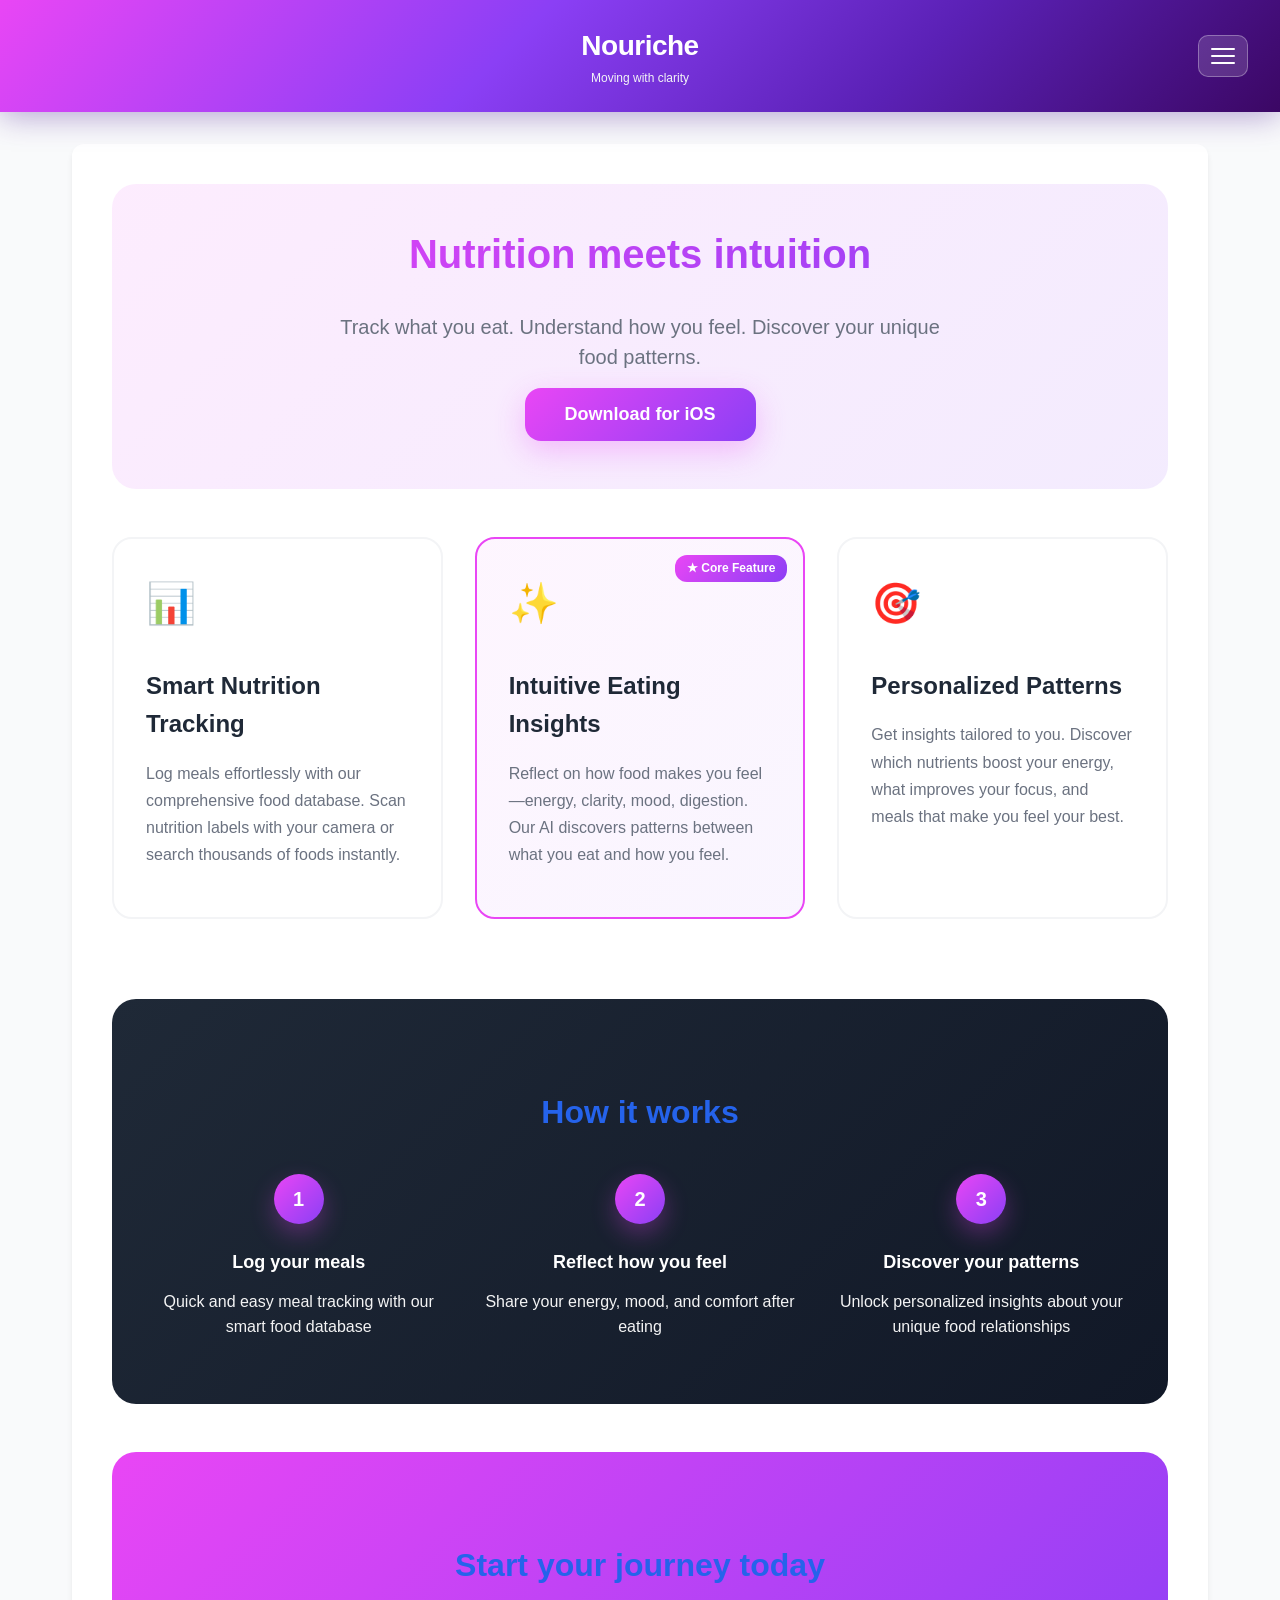
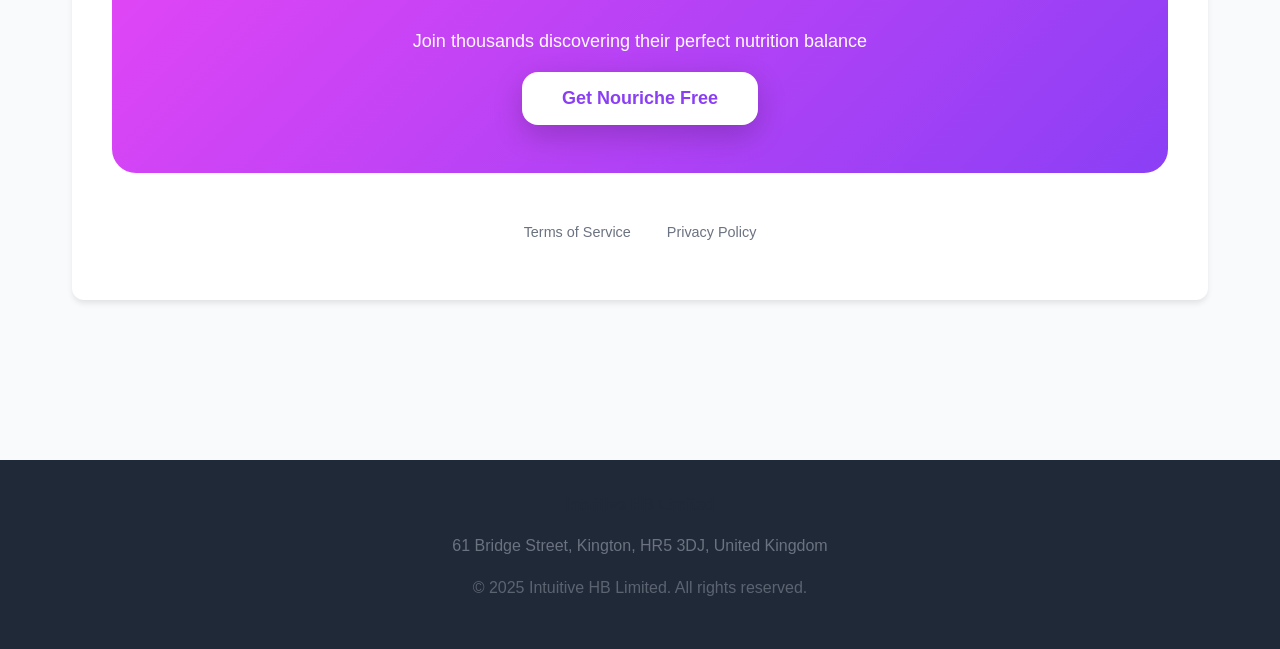
==== commit f630ef23: "Update index.html" ====
--- a/index.html
+++ b/index.html
@@ -7,14 +7,6 @@
     <link rel="stylesheet" href="styles.css">
 </head>
 <body>
-    <!-- ==========================================
-     COMING SOON BANNER - DELETE THIS ENTIRE SECTION WHEN LAUNCHING
-     ========================================== -->
-    <div class="coming-soon-banner">
-        <h2>🚀 Coming Soon</h2>
-        <p>Nouriche is launching soon! Stay tuned for our nutrition tracking app.</p>
-    </div>
-    <!-- ========================================== -->
 
     <header>
         <div class="header-content">
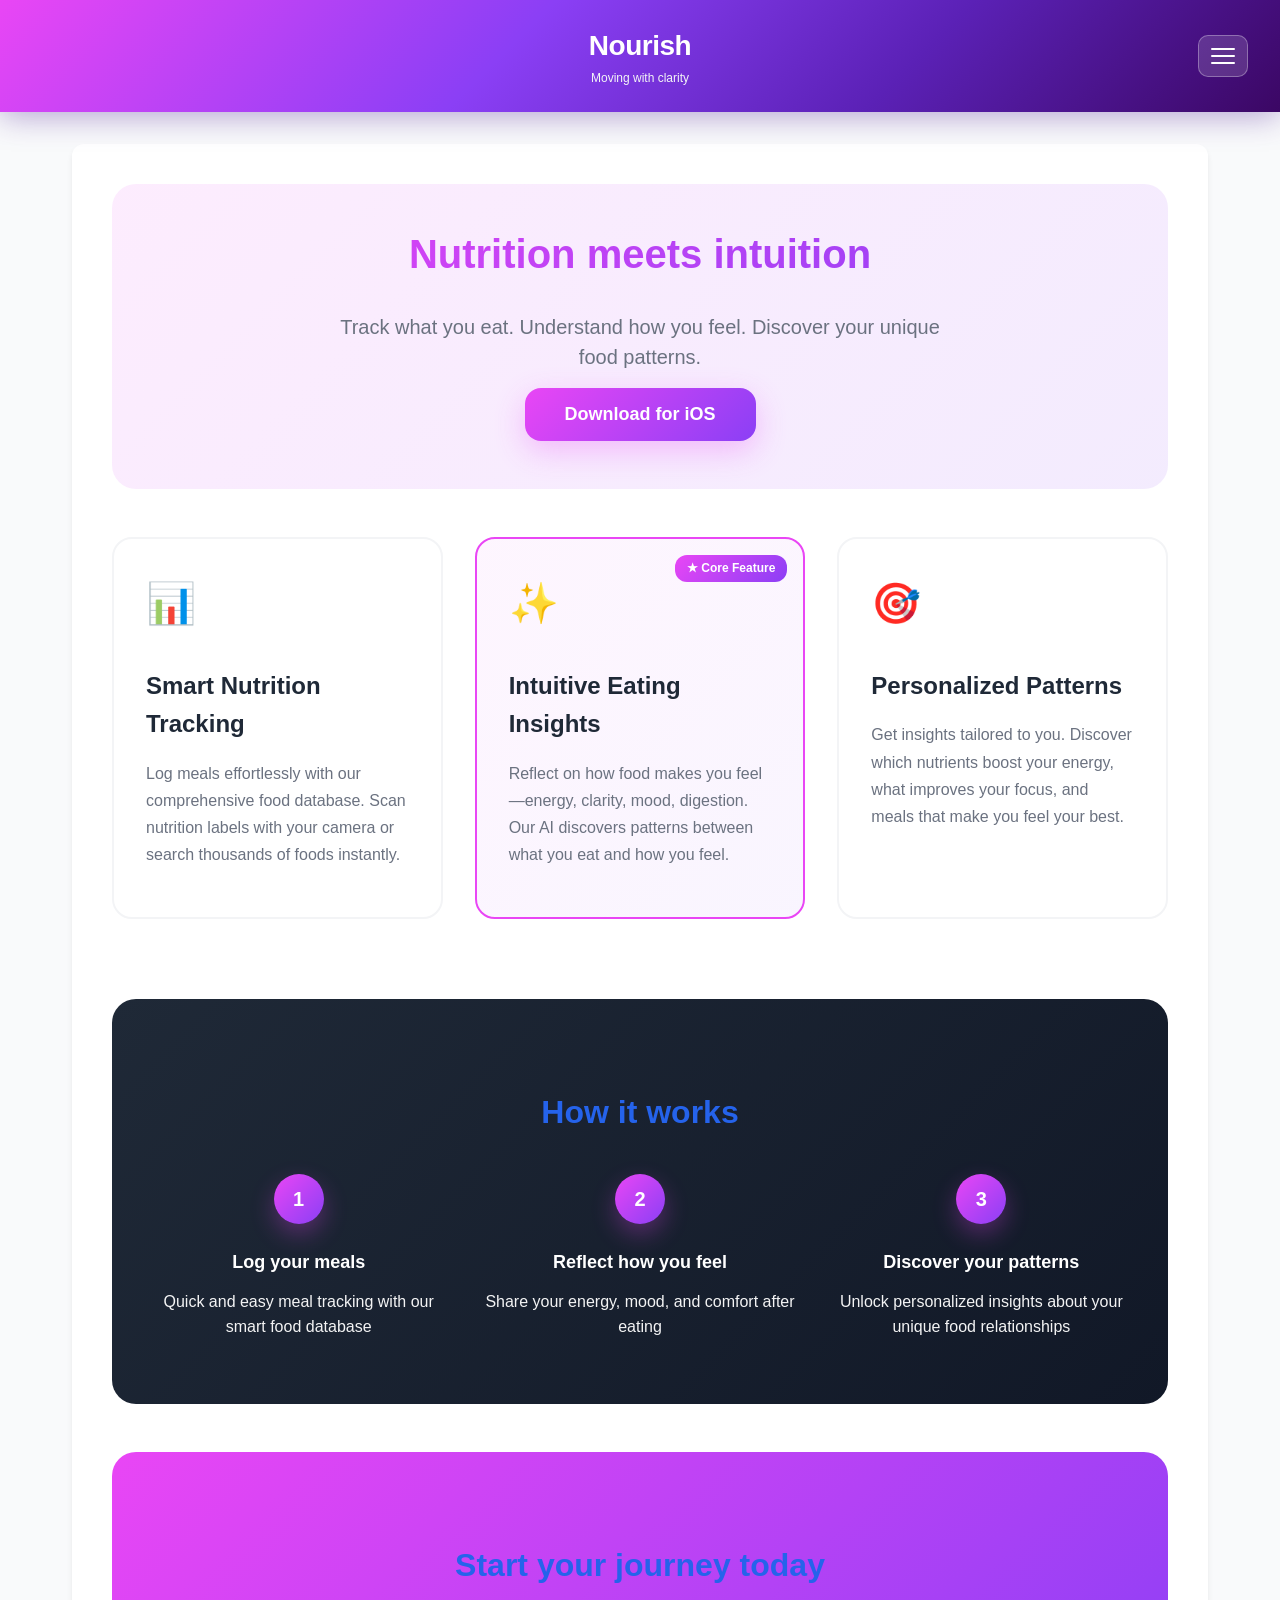
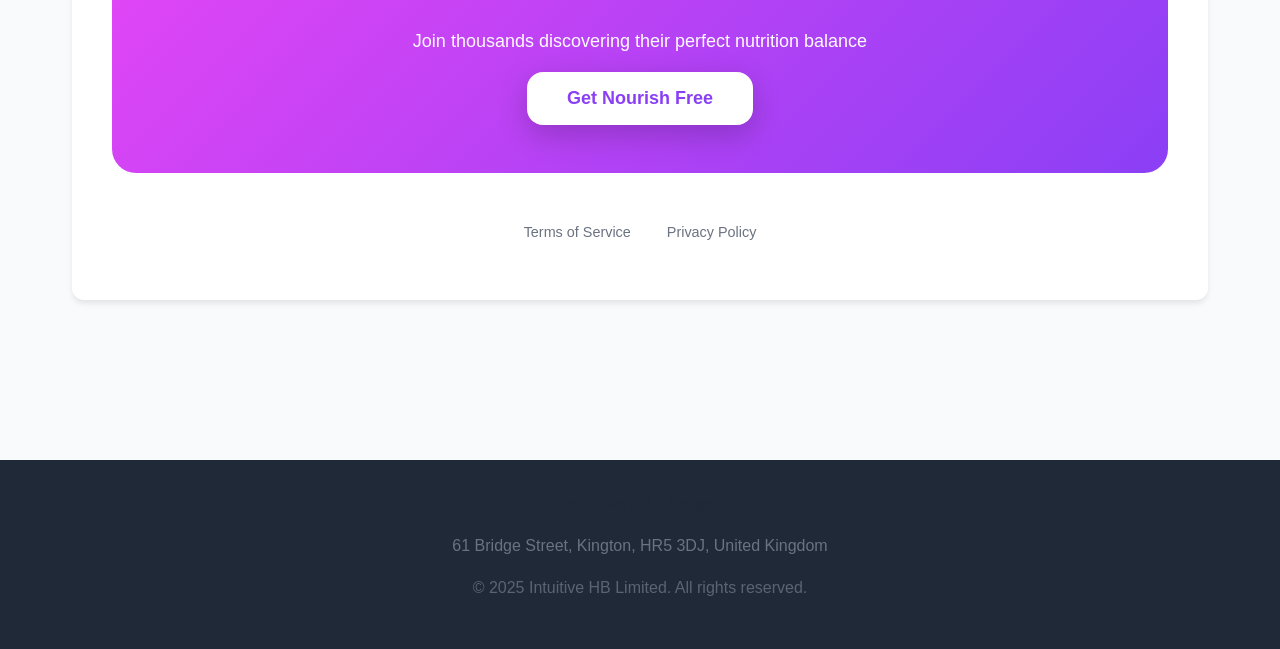
==== commit 0e778e11: "Update index.html" ====
--- a/index.html
+++ b/index.html
@@ -3,7 +3,7 @@
 <head>
     <meta charset="UTF-8">
     <meta name="viewport" content="width=device-width, initial-scale=1.0">
-    <title>Nouriche - Nutrition Tracking App</title>
+    <title>Nourish - Nutrition Tracking App</title>
     <link rel="stylesheet" href="styles.css">
 </head>
 <body>
@@ -12,7 +12,7 @@
         <div class="header-content">
             <div class="header-logo">
                 <div class="logo-text">
-                    <h1>Nouriche</h1>
+                    <h1>Nourish</h1>
                     <p class="tagline">Moving with clarity</p>
                 </div>
             </div>
@@ -100,7 +100,7 @@
                 <h2 class="cta-title">Start your journey today</h2>
                 <p class="cta-subtitle">Join thousands discovering their perfect nutrition balance</p>
                 <button class="cta-button-secondary" onclick="window.open('https://apps.apple.com', '_blank')">
-                    Get Nouriche Free
+                    Get Nourish Free
                 </button>
             </div>
 
